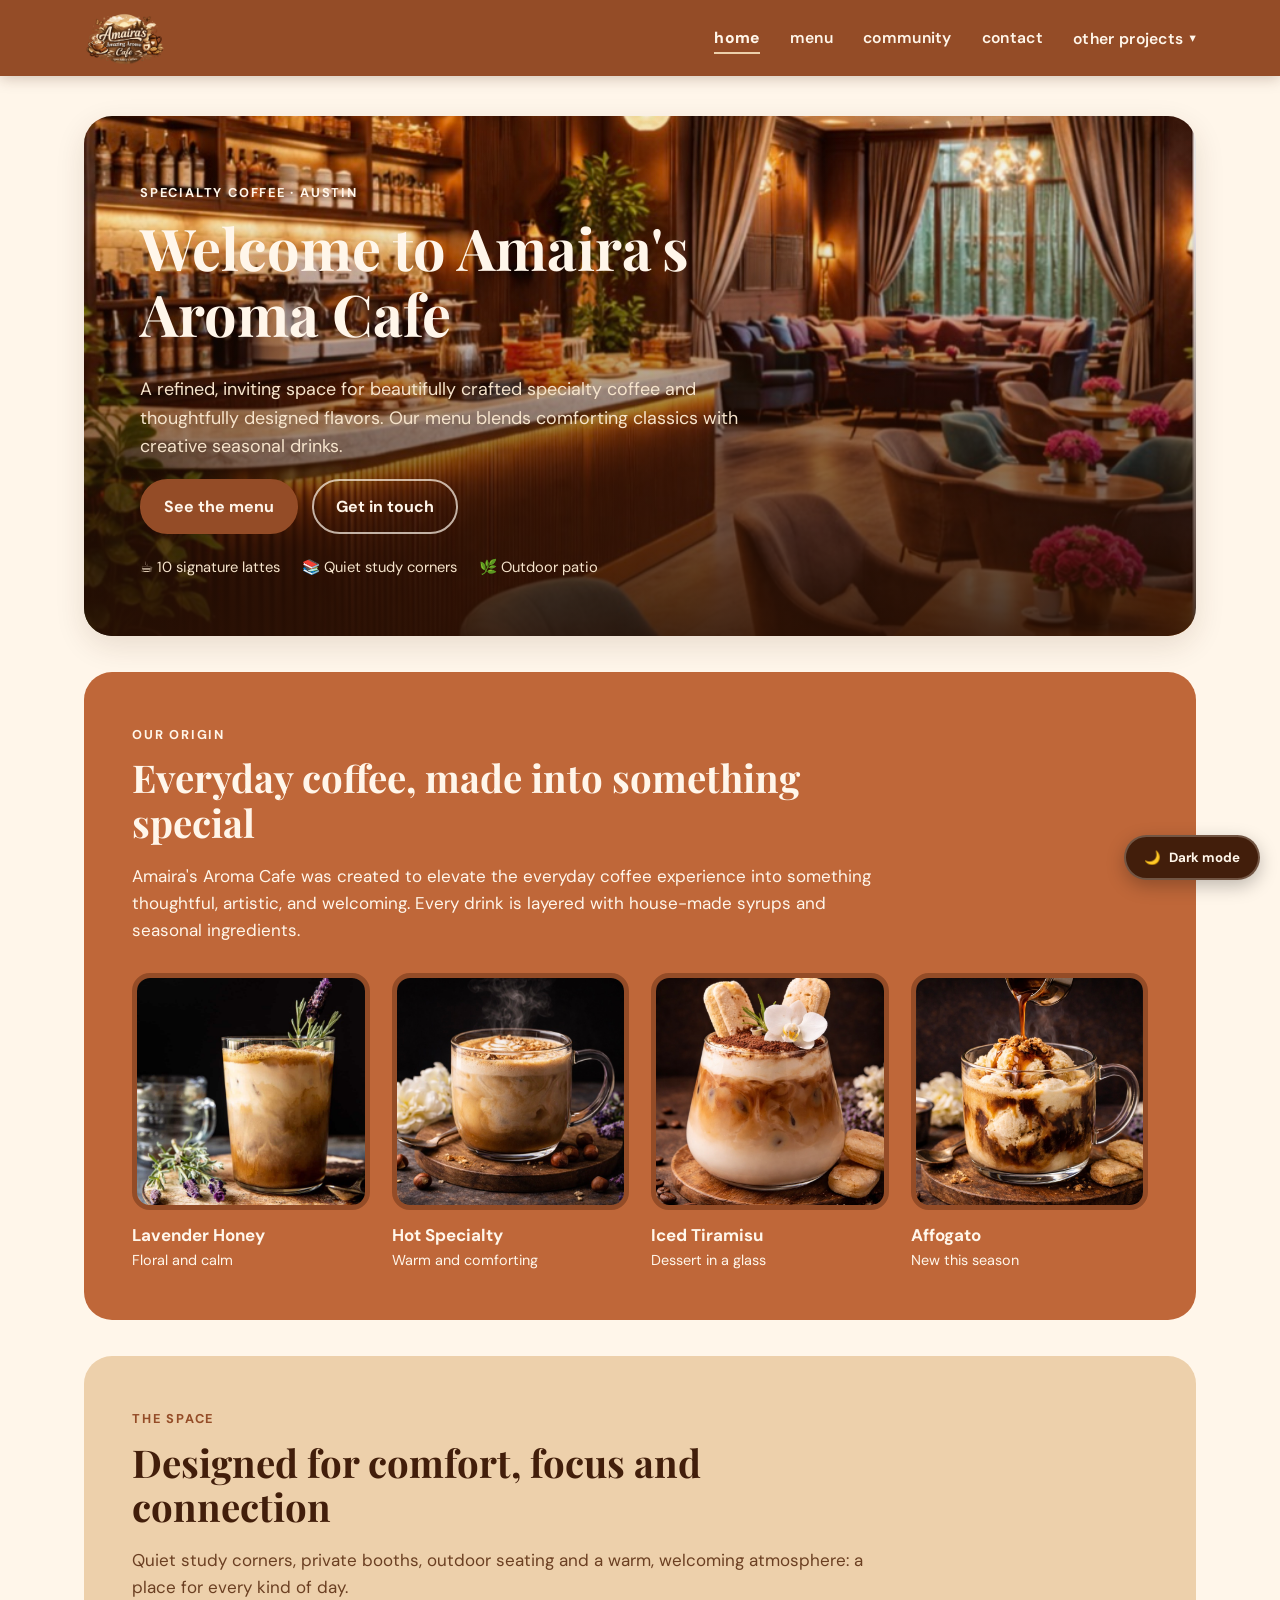
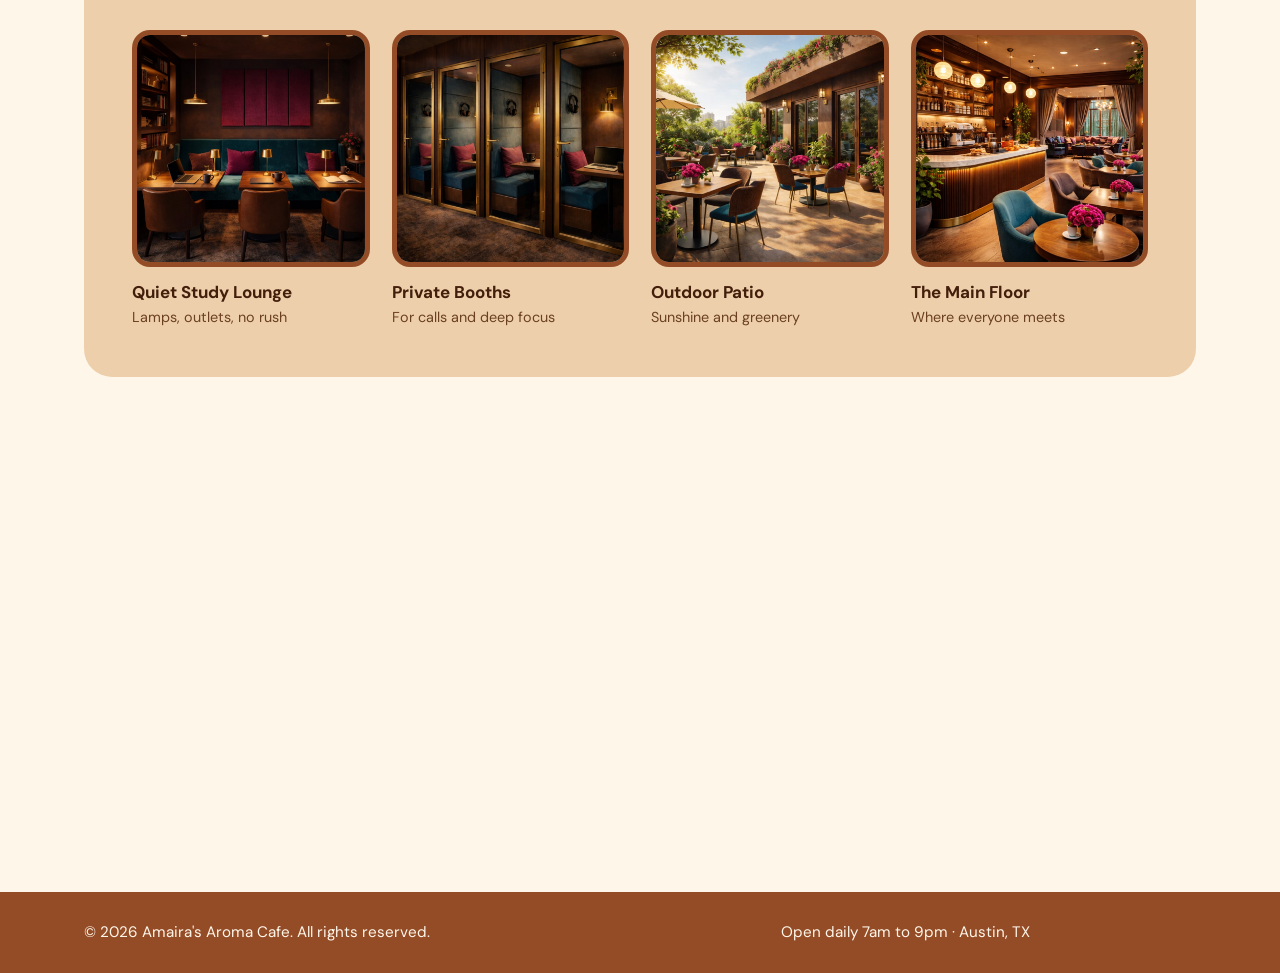
==== index.html @ b0cbabba "Amaira's Aroma Cafe: redesigned cafe website Four-page HTML/CSS/JS site, originally an MIS 372T lab," ====
<!DOCTYPE html>
<html lang="en">
<head>
  <meta charset="UTF-8" />
  <meta name="viewport" content="width=device-width, initial-scale=1.0" />
  <title>Amaira's Aroma Cafe</title>
  <meta name="description" content="A warm, upscale specialty coffee cafe with signature lattes, quiet study corners and a cozy community." />
  <meta name="theme-color" content="#944c27" />
  <meta property="og:title" content="Amaira's Aroma Cafe" />
  <meta property="og:description" content="A warm, upscale specialty coffee cafe with signature lattes, quiet study corners and a cozy community." />
  <meta property="og:image" content="assets/images/overall.jpg" />
  <link rel="icon" href="assets/images/favicon.png" />
  <link rel="preconnect" href="https://fonts.googleapis.com" />
  <link rel="preconnect" href="https://fonts.gstatic.com" crossorigin />
  <link href="https://fonts.googleapis.com/css2?family=DM+Sans:wght@400;500;700;800&family=Playfair+Display:wght@600;700&display=swap" rel="stylesheet" />
  <link rel="stylesheet" href="css/styles.css" />
</head>

<body class="theme-light">
  <a class="skip-link" href="#main">Skip to content</a>

  <!-- Header and navigation -->
  <header class="topbar">
    <div class="topbar-inner">
      <a class="nav-logo" href="index.html" aria-label="Amaira's Aroma Cafe home">
        <img src="assets/images/logocolored.png" alt="Amaira's Aroma Cafe logo" width="72" height="48" />
      </a>

      <button id="navToggle" class="nav-toggle" type="button" aria-label="Open menu" aria-expanded="false" aria-controls="navLinks">
        <svg viewBox="0 0 24 24" fill="none" stroke="currentColor" stroke-width="2" stroke-linecap="round" aria-hidden="true"><path d="M4 7h16M4 12h16M4 17h16"/></svg>
      </button>

      <nav aria-label="Main">
        <ul id="navLinks" class="nav-links">
          <li><a href="index.html" aria-current="page">home</a></li>
          <li><a href="menu.html">menu</a></li>
          <li><a href="community.html">community</a></li>
          <li><a href="contact.html">contact</a></li>
          <li class="dropdown">
            <button class="dropbtn" type="button" aria-expanded="false">other projects</button>
            <ul class="dropdown-content">
              <li>Amaira's Atelier <span>Coming soon</span></li>
              <li>Amaira's Art Studio <span>Coming soon</span></li>
              <li>Amaira's Bookstore <span>Coming soon</span></li>
            </ul>
          </li>
        </ul>
      </nav>
    </div>
  </header>

  <main id="main" class="page">

    <!-- Hero -->
    <section class="hero">
      <img src="assets/images/overall.jpg" alt="Inside Amaira's Aroma Cafe: warm lighting, a marble coffee bar and velvet seating" fetchpriority="high" />
      <div class="hero-content">
        <span class="eyebrow">Specialty coffee · Austin</span>
        <h1>Welcome to Amaira's Aroma Cafe</h1>
        <p>A refined, inviting space for beautifully crafted specialty coffee and thoughtfully designed flavors. Our menu blends comforting classics with creative seasonal drinks.</p>
        <div class="btn-row">
          <a class="btn-main" href="menu.html">See the menu</a>
          <a class="btn-ghost" href="contact.html">Get in touch</a>
        </div>
        <div class="hero-meta">
          <span>☕ 10 signature lattes</span>
          <span>📚 Quiet study corners</span>
          <span>🌿 Outdoor patio</span>
        </div>
      </div>
    </section>

    <!-- Origin -->
    <section class="section section-accent reveal">
      <div class="section-header">
        <span class="eyebrow">Our origin</span>
        <h2>Everyday coffee, made into something special</h2>
        <p>Amaira's Aroma Cafe was created to elevate the everyday coffee experience into something thoughtful, artistic, and welcoming. Every drink is layered with house-made syrups and seasonal ingredients.</p>
      </div>

      <div class="img-grid">
        <figure class="img-card">
          <img src="assets/images/latte1.jpg" alt="Iced lavender latte with a sprig of lavender" loading="lazy" />
          <figcaption>Lavender Honey<small>Floral and calm</small></figcaption>
        </figure>
        <figure class="img-card">
          <img src="assets/images/latte2.jpg" alt="Hot latte with flowers and coffee beans" loading="lazy" />
          <figcaption>Hot Specialty<small>Warm and comforting</small></figcaption>
        </figure>
        <figure class="img-card">
          <img src="assets/images/icedtiramusilatte.jpg" alt="Iced tiramisu latte topped with ladyfingers" loading="lazy" />
          <figcaption>Iced Tiramisu<small>Dessert in a glass</small></figcaption>
        </figure>
        <figure class="img-card">
          <img src="assets/images/latte4.jpg" alt="Espresso poured over vanilla ice cream" loading="lazy" />
          <figcaption>Affogato<small>New this season</small></figcaption>
        </figure>
      </div>
    </section>

    <!-- Features -->
    <section class="section reveal">
      <div class="section-header">
        <span class="eyebrow">The space</span>
        <h2>Designed for comfort, focus and connection</h2>
        <p>Quiet study corners, private booths, outdoor seating and a warm, welcoming atmosphere: a place for every kind of day.</p>
      </div>

      <div class="img-grid">
        <figure class="img-card">
          <img src="assets/images/quietstudy.jpg" alt="Quiet study lounge with lamps and bookshelves" loading="lazy" />
          <figcaption>Quiet Study Lounge<small>Lamps, outlets, no rush</small></figcaption>
        </figure>
        <figure class="img-card">
          <img src="assets/images/noisebooths.jpg" alt="Private glass work booths" loading="lazy" />
          <figcaption>Private Booths<small>For calls and deep focus</small></figcaption>
        </figure>
        <figure class="img-card">
          <img src="assets/images/outdoorpatio.jpg" alt="Sunny outdoor patio with flowers" loading="lazy" />
          <figcaption>Outdoor Patio<small>Sunshine and greenery</small></figcaption>
        </figure>
        <figure class="img-card">
          <img src="assets/images/overall.jpg" alt="Main cafe floor with coffee bar" loading="lazy" />
          <figcaption>The Main Floor<small>Where everyone meets</small></figcaption>
        </figure>
      </div>
    </section>

    <!-- Visit info -->
    <section class="section reveal">
      <div class="section-header">
        <span class="eyebrow">Visit us</span>
        <h2>Come say hi</h2>
      </div>
      <div class="info-strip">
        <div class="info-card">
          <h3>Hours</h3>
          <p>Open daily, 7am to 9pm.<br />Study Night runs late on Tuesdays.</p>
        </div>
        <div class="info-card">
          <h3>Location</h3>
          <p>Austin, Texas<br />Steps from campus.</p>
        </div>
        <div class="info-card">
          <h3>Plan ahead</h3>
          <p><a href="menu.html#order">Build your order</a> and see your total before you arrive.</p>
        </div>
      </div>
    </section>

  </main>

  <footer class="site-footer">
    <div class="footer-inner">
      <span>© <span data-year>2026</span> Amaira's Aroma Cafe. All rights reserved.</span>
      <span>Open daily 7am to 9pm · Austin, TX</span>
    </div>
  </footer>

  <!-- Light / dark mode toggle -->
  <button id="modeBtn" class="mode-toggle" type="button" aria-pressed="false">
    <span class="mode-icon" aria-hidden="true">🌙</span>
    <span class="mode-label">Dark mode</span>
  </button>

  <script src="js/script.js"></script>
</body>
</html>
---- css/styles.css ----
/* =========================================================
   Amaira's Aroma Cafe: styles.css
   Palette: terracotta, sand, cream, espresso
   ========================================================= */

:root {
  --terracotta: #944c27;
  --terracotta-light: #bf6739;
  --sand: #edd0ab;
  --cream: #fff6ea;
  --espresso: #421e0b;
  --roast: #603017;
  --night: #2b1104;
  --teal: #2bb6a8;

  --bg: var(--cream);
  --surface: var(--sand);
  --surface-2: var(--cream);
  --text: var(--espresso);
  --text-soft: #6b3f22;
  --border: rgba(148, 76, 39, 0.2);
  --accent: var(--terracotta);
  --accent-hover: var(--terracotta-light);
  --on-accent: var(--cream);
  --shadow: 0 10px 30px rgba(66, 30, 11, 0.12);
  --error: #b00020;

  --radius-lg: 28px;
  --radius-md: 18px;
  --radius-sm: 12px;
  --max: 1160px;

  --font-display: "Playfair Display", Georgia, serif;
  --font-body: "DM Sans", system-ui, -apple-system, "Segoe UI", sans-serif;
}

body.theme-dark {
  --bg: var(--night);
  --surface: var(--roast);
  --surface-2: #3a1808;
  --text: var(--cream);
  --text-soft: #e9cfb0;
  --border: rgba(255, 246, 234, 0.16);
  --shadow: 0 10px 30px rgba(0, 0, 0, 0.35);
  --error: #ff8a80;
}

/* ================= BASE ================= */
*,
*::before,
*::after {
  box-sizing: border-box;
}

html {
  scroll-behavior: smooth;
}

body {
  margin: 0;
  font-family: var(--font-body);
  font-size: 17px;
  line-height: 1.6;
  background: var(--bg);
  color: var(--text);
  overflow-x: hidden;
  transition: background-color 0.3s ease, color 0.3s ease;
}

img {
  max-width: 100%;
  display: block;
}

h1,
h2,
h3 {
  font-family: var(--font-display);
  color: var(--text);
  line-height: 1.15;
  margin: 0 0 0.5em;
}

h1 { font-size: clamp(2.2rem, 5vw, 3.6rem); }
h2 { font-size: clamp(1.7rem, 3.5vw, 2.4rem); }
h3 { font-size: 1.3rem; }

p { margin: 0 0 1em; }

a { color: inherit; }

:focus-visible {
  outline: 3px solid var(--teal);
  outline-offset: 3px;
  border-radius: 6px;
}

.hidden {
  display: none !important;
}

.skip-link {
  position: absolute;
  left: -999px;
  top: 8px;
  background: var(--espresso);
  color: var(--cream);
  padding: 10px 16px;
  border-radius: var(--radius-sm);
  z-index: 10000;
}

.skip-link:focus {
  left: 16px;
}

.eyebrow {
  display: inline-block;
  font-size: 0.8rem;
  font-weight: 700;
  letter-spacing: 0.14em;
  text-transform: uppercase;
  color: var(--accent);
  margin-bottom: 10px;
}

.theme-dark .eyebrow {
  color: var(--sand);
}

/* ================= NAV BAR ================= */
.topbar {
  position: sticky;
  top: 0;
  z-index: 100;
  background: var(--terracotta);
  color: var(--cream);
  box-shadow: 0 2px 14px rgba(66, 30, 11, 0.25);
}

.topbar-inner {
  max-width: var(--max);
  margin: 0 auto;
  height: 76px;
  padding: 0 24px;
  display: flex;
  align-items: center;
  justify-content: space-between;
  gap: 24px;
}

.nav-logo img {
  height: 54px;
  width: auto;
  border-radius: 8px;
}

.nav-links {
  display: flex;
  align-items: center;
  gap: 30px;
  list-style: none;
  margin: 0;
  padding: 0;
}

.nav-links a,
.dropbtn {
  color: var(--cream);
  text-decoration: none;
  font-weight: 600;
  font-size: 0.98rem;
  text-transform: lowercase;
  letter-spacing: 0.02em;
  position: relative;
  padding: 6px 0;
}

.nav-links a::after {
  content: "";
  position: absolute;
  left: 0;
  right: 100%;
  bottom: 0;
  height: 2px;
  background: var(--sand);
  transition: right 0.25s ease;
}

.nav-links a:hover::after,
.nav-links a[aria-current="page"]::after {
  right: 0;
}

.nav-links a[aria-current="page"] {
  font-weight: 800;
}

.nav-toggle {
  display: none;
  background: none;
  border: none;
  color: var(--cream);
  cursor: pointer;
  padding: 8px;
}

.nav-toggle svg {
  width: 28px;
  height: 28px;
}

/* ================= DROPDOWN ================= */
.dropdown {
  position: relative;
}

.dropbtn {
  background: none;
  border: none;
  cursor: pointer;
  font-family: inherit;
  display: inline-flex;
  align-items: center;
  gap: 6px;
}

.dropbtn::after {
  content: "▾";
  font-size: 0.8em;
}

.dropdown-content {
  display: none;
  position: absolute;
  top: calc(100% + 10px);
  left: 50%;
  transform: translateX(-50%);
  background: var(--cream);
  color: var(--espresso);
  padding: 14px 18px;
  border-radius: 16px;
  min-width: 250px;
  box-shadow: 0 12px 30px rgba(0, 0, 0, 0.18);
  list-style: none;
  margin: 0;
}

.dropdown-content::before {
  content: "";
  position: absolute;
  top: -12px;
  left: 0;
  right: 0;
  height: 12px;
}

.dropdown-content li {
  padding: 8px 0;
  font-weight: 700;
  color: var(--roast);
  display: flex;
  justify-content: space-between;
  align-items: center;
  gap: 12px;
}

.dropdown-content li span {
  font-size: 0.7rem;
  font-weight: 600;
  text-transform: uppercase;
  letter-spacing: 0.08em;
  color: var(--terracotta-light);
}

.dropdown:hover .dropdown-content,
.dropdown:focus-within .dropdown-content,
.dropdown.open .dropdown-content {
  display: block;
}

/* ================= LAYOUT ================= */
.page {
  max-width: var(--max);
  margin: 0 auto;
  padding: 40px 24px 80px;
}

.section {
  background: var(--surface);
  border-radius: var(--radius-lg);
  padding: clamp(24px, 4vw, 48px);
  margin-bottom: 36px;
  transition: background-color 0.3s ease;
}

.section-header {
  max-width: 760px;
  margin-bottom: 28px;
}

.section-header p {
  color: var(--text-soft);
}

.section-accent {
  background: var(--terracotta-light);
}

.section-accent h2,
.section-accent p,
.section-accent .eyebrow,
.section-accent .section-header p {
  color: var(--cream);
}

.theme-dark .section-accent {
  background: var(--espresso);
}

/* ================= HERO ================= */
.hero {
  position: relative;
  border-radius: var(--radius-lg);
  overflow: hidden;
  min-height: 520px;
  display: flex;
  align-items: flex-end;
  margin-bottom: 36px;
  box-shadow: var(--shadow);
}

.hero > img {
  position: absolute;
  inset: 0;
  width: 100%;
  height: 100%;
  object-fit: cover;
}

.hero::after {
  content: "";
  position: absolute;
  inset: 0;
  background: linear-gradient(180deg, rgba(43, 17, 4, 0.05) 20%, rgba(43, 17, 4, 0.88) 100%);
}

.hero-content {
  position: relative;
  z-index: 1;
  padding: clamp(28px, 5vw, 56px);
  max-width: 720px;
  color: var(--cream);
}

.hero-content h1,
.hero-content .eyebrow {
  color: var(--cream);
}

.hero-content p {
  font-size: 1.12rem;
  color: #f6e4cc;
}

.hero-meta {
  display: flex;
  flex-wrap: wrap;
  gap: 10px 22px;
  margin-top: 22px;
  font-size: 0.92rem;
  color: #f6e4cc;
}

/* ================= BUTTONS ================= */
.btn-row {
  display: flex;
  flex-wrap: wrap;
  gap: 14px;
}

.btn-main,
.btn-ghost {
  display: inline-flex;
  align-items: center;
  gap: 8px;
  padding: 13px 22px;
  border-radius: 999px;
  font-family: inherit;
  font-weight: 700;
  font-size: 1rem;
  text-decoration: none;
  cursor: pointer;
  transition: transform 0.2s ease, background-color 0.2s ease, color 0.2s ease;
}

.btn-main {
  background: var(--accent);
  color: var(--on-accent);
  border: 2px solid var(--accent);
}

.btn-main:hover {
  background: var(--accent-hover);
  border-color: var(--accent-hover);
  transform: translateY(-2px);
}

.theme-dark .section .btn-main {
  background: var(--sand);
  border-color: var(--sand);
  color: var(--espresso);
}

.theme-dark .section .btn-main:hover {
  background: var(--cream);
  border-color: var(--cream);
}

.btn-ghost {
  background: transparent;
  color: var(--cream);
  border: 2px solid rgba(255, 246, 234, 0.7);
}

.btn-ghost:hover {
  background: var(--cream);
  color: var(--espresso);
  transform: translateY(-2px);
}

/* ================= IMAGE GRIDS ================= */
.img-grid {
  display: grid;
  grid-template-columns: repeat(4, 1fr);
  gap: 22px;
}

.img-card {
  margin: 0;
}

.img-card img {
  width: 100%;
  aspect-ratio: 1 / 1;
  object-fit: cover;
  border-radius: var(--radius-md);
  border: 5px solid var(--terracotta);
  transition: transform 0.3s ease;
}

.img-card:hover img {
  transform: scale(1.03) rotate(-0.5deg);
}

.img-card figcaption {
  margin-top: 12px;
  font-weight: 700;
}

.img-card figcaption small {
  display: block;
  font-weight: 400;
  color: var(--text-soft);
  font-size: 0.9rem;
}

.section-accent .img-card figcaption,
.section-accent .img-card figcaption small {
  color: var(--cream);
}

/* ================= INFO STRIP ================= */
.info-strip {
  display: grid;
  grid-template-columns: repeat(3, 1fr);
  gap: 22px;
}

.info-card {
  background: var(--surface-2);
  border: 2px solid var(--border);
  border-radius: var(--radius-md);
  padding: 22px;
}

.info-card h3 {
  margin-bottom: 6px;
}

.info-card p {
  margin: 0;
  color: var(--text-soft);
}

/* ================= MENU ================= */
.menu-tabs {
  display: flex;
  flex-wrap: wrap;
  gap: 10px;
  margin-bottom: 26px;
}

.menu-tab {
  font-family: inherit;
  font-weight: 700;
  font-size: 0.95rem;
  padding: 10px 18px;
  border-radius: 999px;
  border: 2px solid var(--accent);
  background: transparent;
  color: var(--text);
  cursor: pointer;
}

.theme-dark .menu-tab {
  border-color: var(--sand);
}

.menu-tab[aria-pressed="true"] {
  background: var(--accent);
  color: var(--on-accent);
}

.theme-dark .menu-tab[aria-pressed="true"] {
  background: var(--sand);
  color: var(--espresso);
}

.menu-category + .menu-category {
  margin-top: 34px;
}

.menu-category h3 {
  font-size: 1.5rem;
  margin-bottom: 16px;
}

.menu-grid {
  display: grid;
  grid-template-columns: repeat(auto-fill, minmax(220px, 1fr));
  gap: 22px;
}

.menu-card {
  background: var(--surface-2);
  border: 2px solid var(--border);
  border-radius: var(--radius-md);
  overflow: hidden;
  display: flex;
  flex-direction: column;
  transition: transform 0.25s ease, box-shadow 0.25s ease;
}

.menu-card:hover {
  transform: translateY(-4px);
  box-shadow: var(--shadow);
}

.menu-card img {
  width: 100%;
  aspect-ratio: 4 / 5;
  object-fit: cover;
}

.menu-card-emoji {
  aspect-ratio: 16 / 9;
  display: grid;
  place-items: center;
  font-size: 3.2rem;
  background: var(--sand);
}

.theme-dark .menu-card-emoji {
  background: var(--roast);
}

.menu-card-body {
  padding: 16px 18px 18px;
  display: flex;
  flex-direction: column;
  gap: 6px;
  flex: 1;
}

.menu-card-top {
  display: flex;
  justify-content: space-between;
  align-items: baseline;
  gap: 10px;
}

.menu-card h4 {
  overflow-wrap: break-word;
  font-family: var(--font-display);
  font-size: 1.12rem;
  margin: 0;
}

.price {
  font-weight: 700;
  color: var(--accent);
  white-space: nowrap;
}

.theme-dark .price {
  color: var(--sand);
}

.menu-card p {
  font-size: 0.92rem;
  color: var(--text-soft);
  margin: 0;
  flex: 1;
}

.tag {
  align-self: flex-start;
  font-size: 0.7rem;
  font-weight: 700;
  text-transform: uppercase;
  letter-spacing: 0.08em;
  padding: 3px 10px;
  border-radius: 999px;
  background: var(--sand);
  color: var(--roast);
}

.qty {
  display: flex;
  align-items: center;
  gap: 10px;
  margin-top: 10px;
}

.qty button {
  width: 34px;
  height: 34px;
  border-radius: 50%;
  border: 2px solid var(--accent);
  background: transparent;
  color: var(--text);
  font-size: 1.1rem;
  font-weight: 700;
  cursor: pointer;
  line-height: 1;
}

.theme-dark .qty button {
  border-color: var(--sand);
}

.qty button:hover {
  background: var(--accent);
  color: var(--on-accent);
}

.qty output {
  min-width: 20px;
  text-align: center;
  font-weight: 700;
}

.menu-moreinfo {
  background: var(--surface-2);
  border: 2px solid var(--border);
  border-radius: var(--radius-md);
  padding: 22px 26px;
  margin-top: 18px;
}

.menu-moreinfo p:last-child {
  margin: 0;
}

/* ================= ORDER / PRICE ESTIMATOR ================= */
.order-layout {
  display: grid;
  grid-template-columns: 1.2fr 1fr;
  gap: 28px;
  align-items: start;
}

.order-lines {
  list-style: none;
  padding: 0;
  margin: 0 0 16px;
}

.order-lines li {
  display: flex;
  justify-content: space-between;
  align-items: center;
  gap: 12px;
  padding: 8px 0;
  border-bottom: 1px dashed var(--border);
}

.order-empty {
  color: var(--text-soft);
  font-style: italic;
}

.link-btn {
  background: none;
  border: none;
  padding: 0;
  font-family: inherit;
  font-size: 0.9rem;
  font-weight: 700;
  color: var(--accent);
  text-decoration: underline;
  cursor: pointer;
}

.theme-dark .link-btn {
  color: var(--sand);
}

.field {
  display: flex;
  flex-direction: column;
  gap: 8px;
  margin-bottom: 16px;
}

.field label {
  font-weight: 700;
}

input,
select,
textarea {
  font-family: inherit;
  font-size: 1rem;
  padding: 12px 14px;
  border-radius: var(--radius-sm);
  border: 2px solid var(--border);
  background: var(--surface-2);
  color: var(--text);
  width: 100%;
}

input:focus,
select:focus,
textarea:focus {
  border-color: var(--accent);
  outline: none;
}

.receipt {
  background: var(--surface-2);
  border: 2px solid var(--border);
  border-radius: var(--radius-md);
  padding: 22px;
  font-variant-numeric: tabular-nums;
}

.receipt h3 {
  margin-bottom: 12px;
}

.receipt-row {
  display: flex;
  justify-content: space-between;
  padding: 4px 0;
}

.receipt-total {
  border-top: 2px solid var(--border);
  margin-top: 8px;
  padding-top: 10px;
  font-weight: 800;
  font-size: 1.2rem;
}

/* ================= CAROUSEL ================= */
.carousel-frame {
  position: relative;
  border-radius: var(--radius-md);
  border: 5px solid var(--terracotta);
  overflow: hidden;
  aspect-ratio: 16 / 9;
  background: var(--espresso);
}

.carousel-slide {
  position: absolute;
  inset: 0;
  width: 100%;
  height: 100%;
  object-fit: cover;
  opacity: 0;
  transition: opacity 0.7s ease;
}

.carousel-slide.active {
  opacity: 1;
}

.carousel-arrow {
  position: absolute;
  top: 50%;
  transform: translateY(-50%);
  width: 48px;
  height: 48px;
  border-radius: 50%;
  border: none;
  cursor: pointer;
  background: rgba(66, 30, 11, 0.8);
  color: var(--cream);
  font-size: 1.4rem;
  display: grid;
  place-items: center;
  z-index: 2;
  transition: background-color 0.2s ease;
}

.carousel-arrow:hover {
  background: var(--terracotta);
}

.carousel-arrow.left { left: 16px; }
.carousel-arrow.right { right: 16px; }

.carousel-footer {
  display: flex;
  justify-content: space-between;
  align-items: center;
  gap: 16px;
  margin-top: 14px;
}

.carousel-caption {
  margin: 0;
  font-weight: 700;
}

.carousel-dots {
  display: flex;
  gap: 10px;
}

.carousel-dots button {
  width: 12px;
  height: 12px;
  border-radius: 50%;
  border: none;
  padding: 0;
  cursor: pointer;
  background: rgba(148, 76, 39, 0.35);
}

.theme-dark .carousel-dots button {
  background: rgba(255, 246, 234, 0.3);
}

.carousel-dots button[aria-current="true"] {
  background: var(--accent);
  transform: scale(1.25);
}

.theme-dark .carousel-dots button[aria-current="true"] {
  background: var(--sand);
}

/* ================= EVENTS ================= */
.events-grid {
  display: grid;
  grid-template-columns: repeat(4, 1fr);
  gap: 18px;
  margin-bottom: 22px;
}

.event-card {
  background: var(--surface-2);
  border: 2px solid var(--border);
  border-radius: var(--radius-md);
  padding: 20px;
}

.event-icon {
  font-size: 1.8rem;
}

.event-card h3 {
  font-size: 1.08rem;
  margin: 8px 0 4px;
}

.event-card p {
  margin: 0;
  font-size: 0.92rem;
  color: var(--text-soft);
}

.calendar-box {
  margin-top: 18px;
  background: var(--surface-2);
  border: 2px solid var(--border);
  border-radius: var(--radius-md);
  padding: 22px;
}

.calendar-grid {
  display: grid;
  grid-template-columns: repeat(4, 1fr);
  gap: 14px;
}

.calendar-week {
  border-left: 4px solid var(--accent);
  padding-left: 12px;
}

.calendar-week strong {
  display: block;
}

.calendar-week span {
  font-size: 0.92rem;
  color: var(--text-soft);
}

/* ================= CONTACT ================= */
.contact-layout {
  display: grid;
  grid-template-columns: 1fr 1.4fr;
  gap: 36px;
}

.contact-details {
  list-style: none;
  padding: 0;
  margin: 0;
}

.contact-details li {
  padding: 14px 0;
  border-bottom: 1px dashed var(--border);
}

.contact-details strong {
  display: block;
}

.form-error {
  color: var(--error);
  font-weight: 700;
  margin-top: 12px;
}

.field-error {
  color: var(--error);
  font-size: 0.88rem;
  font-weight: 600;
  min-height: 1.2em;
}

input[aria-invalid="true"],
textarea[aria-invalid="true"] {
  border-color: var(--error);
}

.thank-you {
  margin-top: 16px;
  padding: 18px 20px;
  border-radius: var(--radius-md);
  background: var(--surface-2);
  border: 2px solid var(--accent);
  font-weight: 700;
}

.char-count {
  font-size: 0.85rem;
  color: var(--text-soft);
  text-align: right;
}

/* ================= FOOTER ================= */
.site-footer {
  background: var(--terracotta);
  color: var(--cream);
}

.footer-inner {
  max-width: var(--max);
  margin: 0 auto;
  padding: 28px 24px;
  display: flex;
  flex-wrap: wrap;
  justify-content: space-between;
  align-items: center;
  gap: 14px;
  font-size: 0.95rem;
  padding-right: 190px;
}

@media (max-width: 760px) {
  .footer-inner {
    padding-right: 24px;
    padding-bottom: 84px;
  }
}

.footer-inner a {
  color: var(--cream);
}

/* ================= THEME TOGGLE ================= */
.mode-toggle {
  position: fixed;
  right: 20px;
  bottom: 20px;
  z-index: 200;
  display: inline-flex;
  align-items: center;
  gap: 8px;
  background: var(--espresso);
  color: var(--cream);
  border: 2px solid rgba(255, 246, 234, 0.25);
  padding: 12px 18px;
  border-radius: 999px;
  cursor: pointer;
  font-family: inherit;
  font-weight: 700;
  box-shadow: 0 6px 18px rgba(0, 0, 0, 0.25);
}

.theme-dark .mode-toggle {
  background: var(--cream);
  color: var(--espresso);
}

/* ================= REVEAL ON SCROLL ================= */
.js .reveal {
  opacity: 0;
  transform: translateY(24px);
  transition: opacity 0.6s ease, transform 0.6s ease;
}

.js .reveal.visible {
  opacity: 1;
  transform: none;
}

@media (prefers-reduced-motion: reduce) {
  *,
  *::before,
  *::after {
    transition: none !important;
    animation: none !important;
    scroll-behavior: auto !important;
  }

  .js .reveal {
    opacity: 1;
    transform: none;
  }
}

/* ================= RESPONSIVE ================= */
@media (max-width: 960px) {
  .img-grid,
  .events-grid,
  .calendar-grid {
    grid-template-columns: repeat(2, 1fr);
  }

  .order-layout,
  .contact-layout {
    grid-template-columns: 1fr;
  }
}

@media (max-width: 760px) {
  .nav-toggle {
    display: block;
    order: 2;
    margin-left: auto;
  }

  .topbar nav {
    order: 1;
  }

  .nav-links {
    position: absolute;
    top: 76px;
    left: 0;
    right: 0;
    flex-direction: column;
    align-items: flex-start;
    gap: 4px;
    padding: 12px 24px 22px;
    background: var(--terracotta);
    box-shadow: 0 14px 20px rgba(66, 30, 11, 0.25);
    display: none;
  }

  .nav-links.open {
    display: flex;
  }

  .nav-links a,
  .dropbtn {
    padding: 10px 0;
    font-size: 1.05rem;
  }

  .dropdown-content {
    position: static;
    transform: none;
    margin-top: 6px;
  }

  .info-strip {
    grid-template-columns: 1fr;
  }

  .hero {
    min-height: 460px;
  }

  .carousel-frame {
    aspect-ratio: 4 / 3;
  }

  .carousel-footer {
    flex-direction: column;
    align-items: flex-start;
  }
}

@media (max-width: 520px) {
  body {
    font-size: 16px;
  }

  .page {
    padding: 24px 16px 90px;
  }

  .img-grid,
  .events-grid,
  .calendar-grid {
    grid-template-columns: 1fr;
  }

  .mode-toggle .mode-label {
    display: none;
  }

  .menu-grid {
    grid-template-columns: repeat(2, minmax(0, 1fr));
    gap: 12px;
  }

  .menu-card-body {
    padding: 12px;
  }

  .menu-card-top {
    flex-direction: column;
    gap: 2px;
  }

  .menu-card h4 {
    font-size: 1rem;
  }

  .menu-card p {
    font-size: 0.82rem;
  }
}
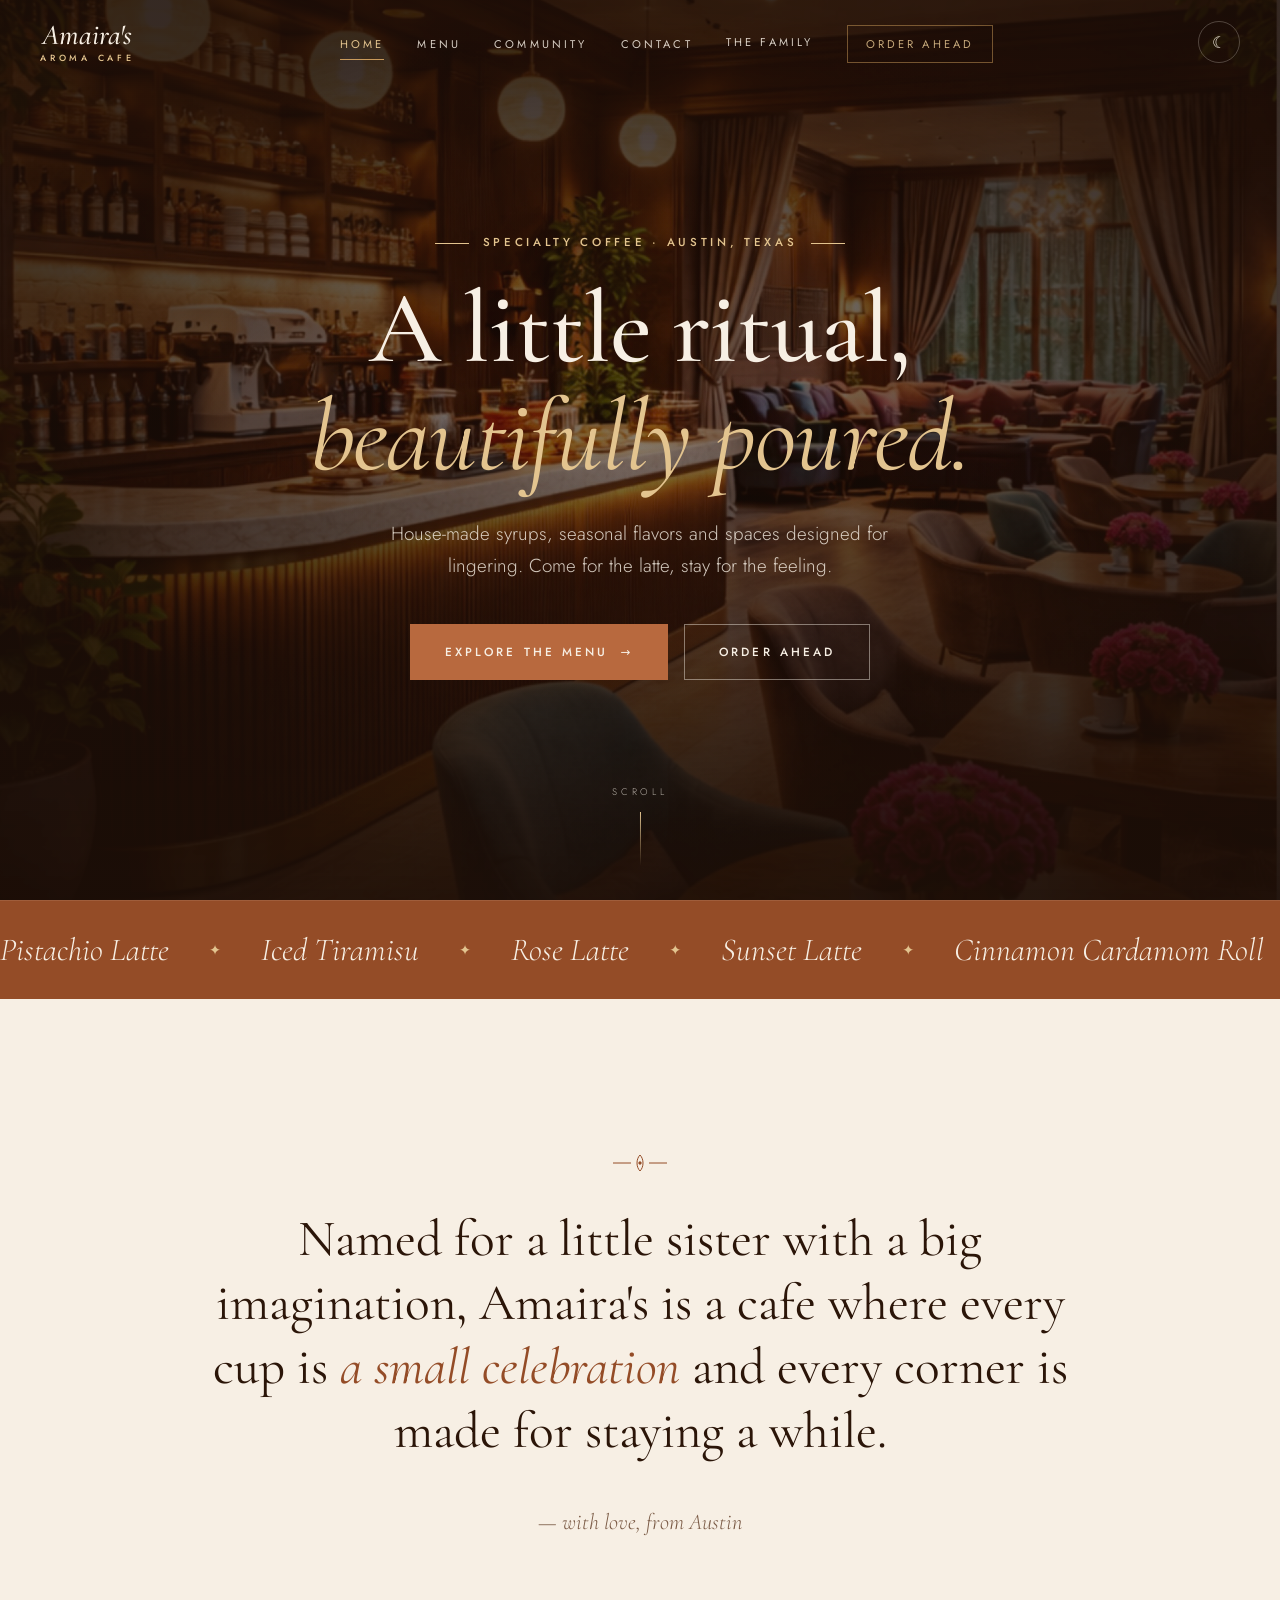
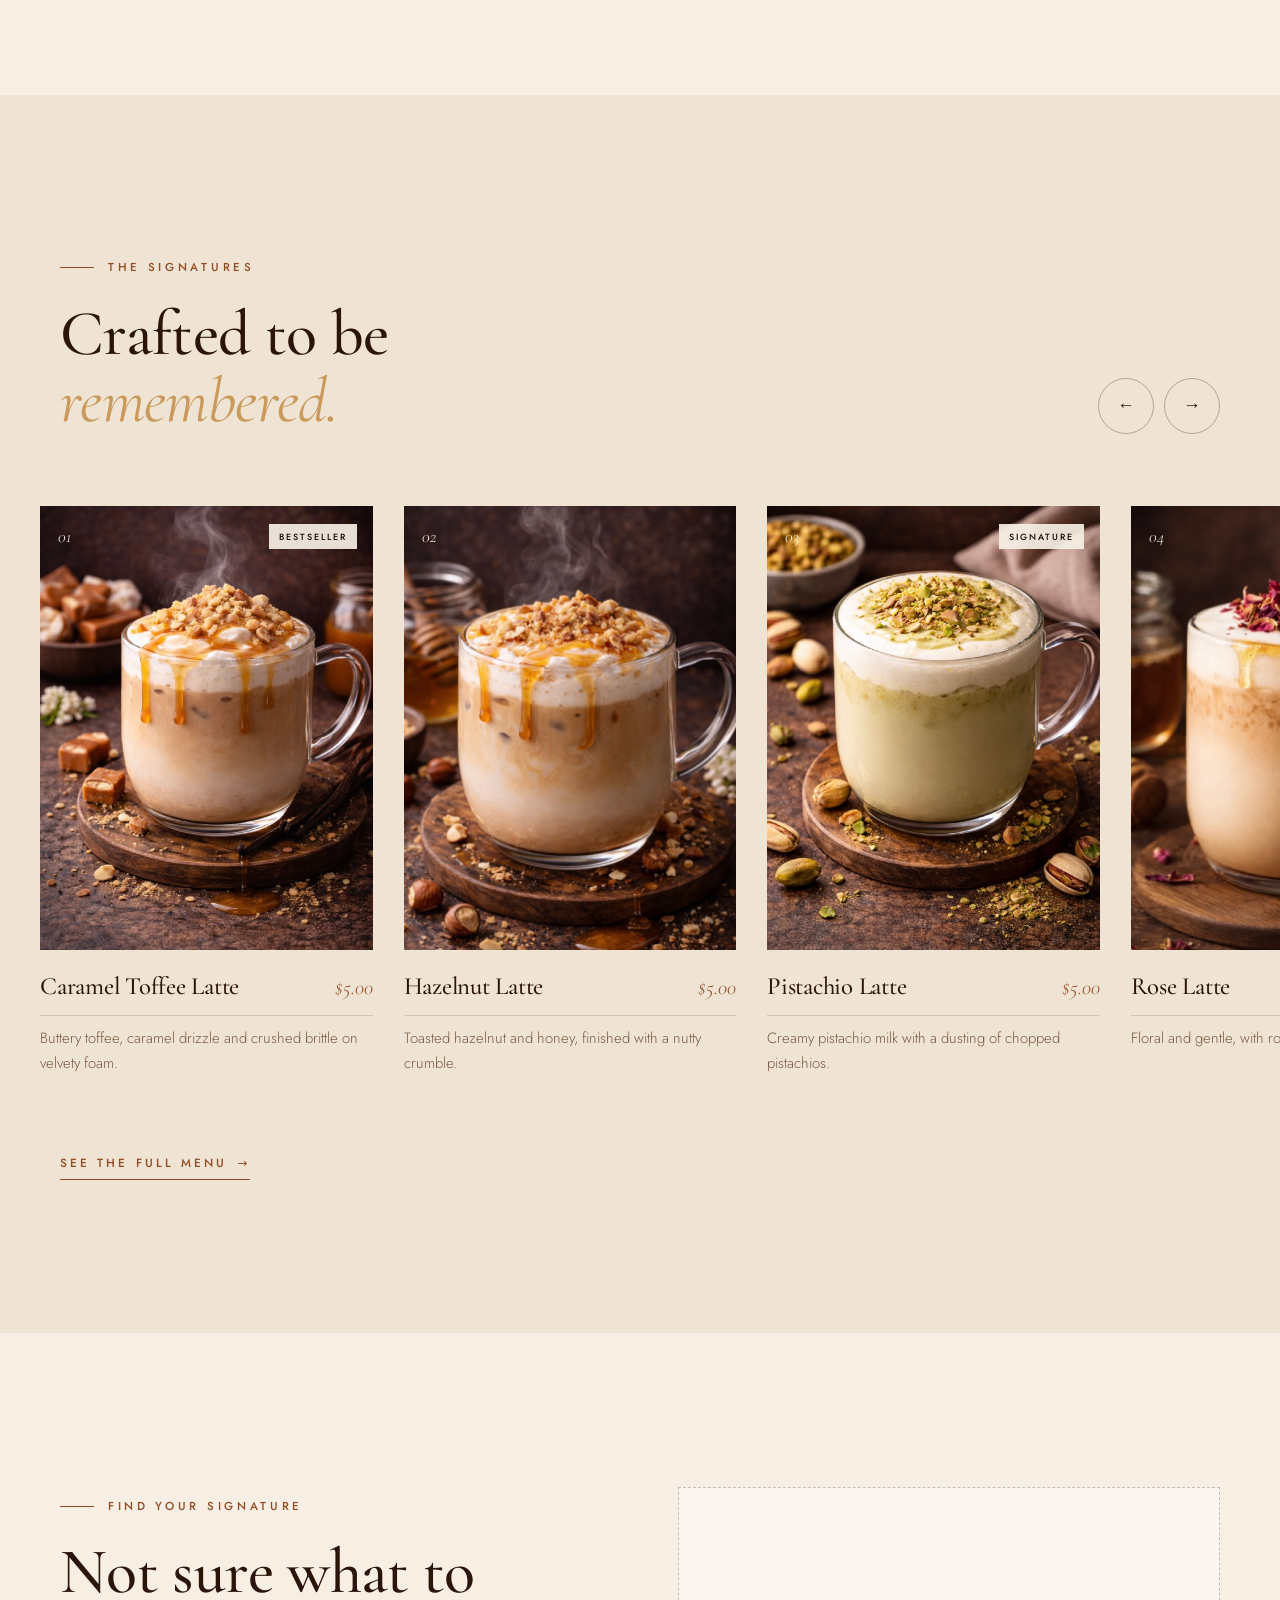
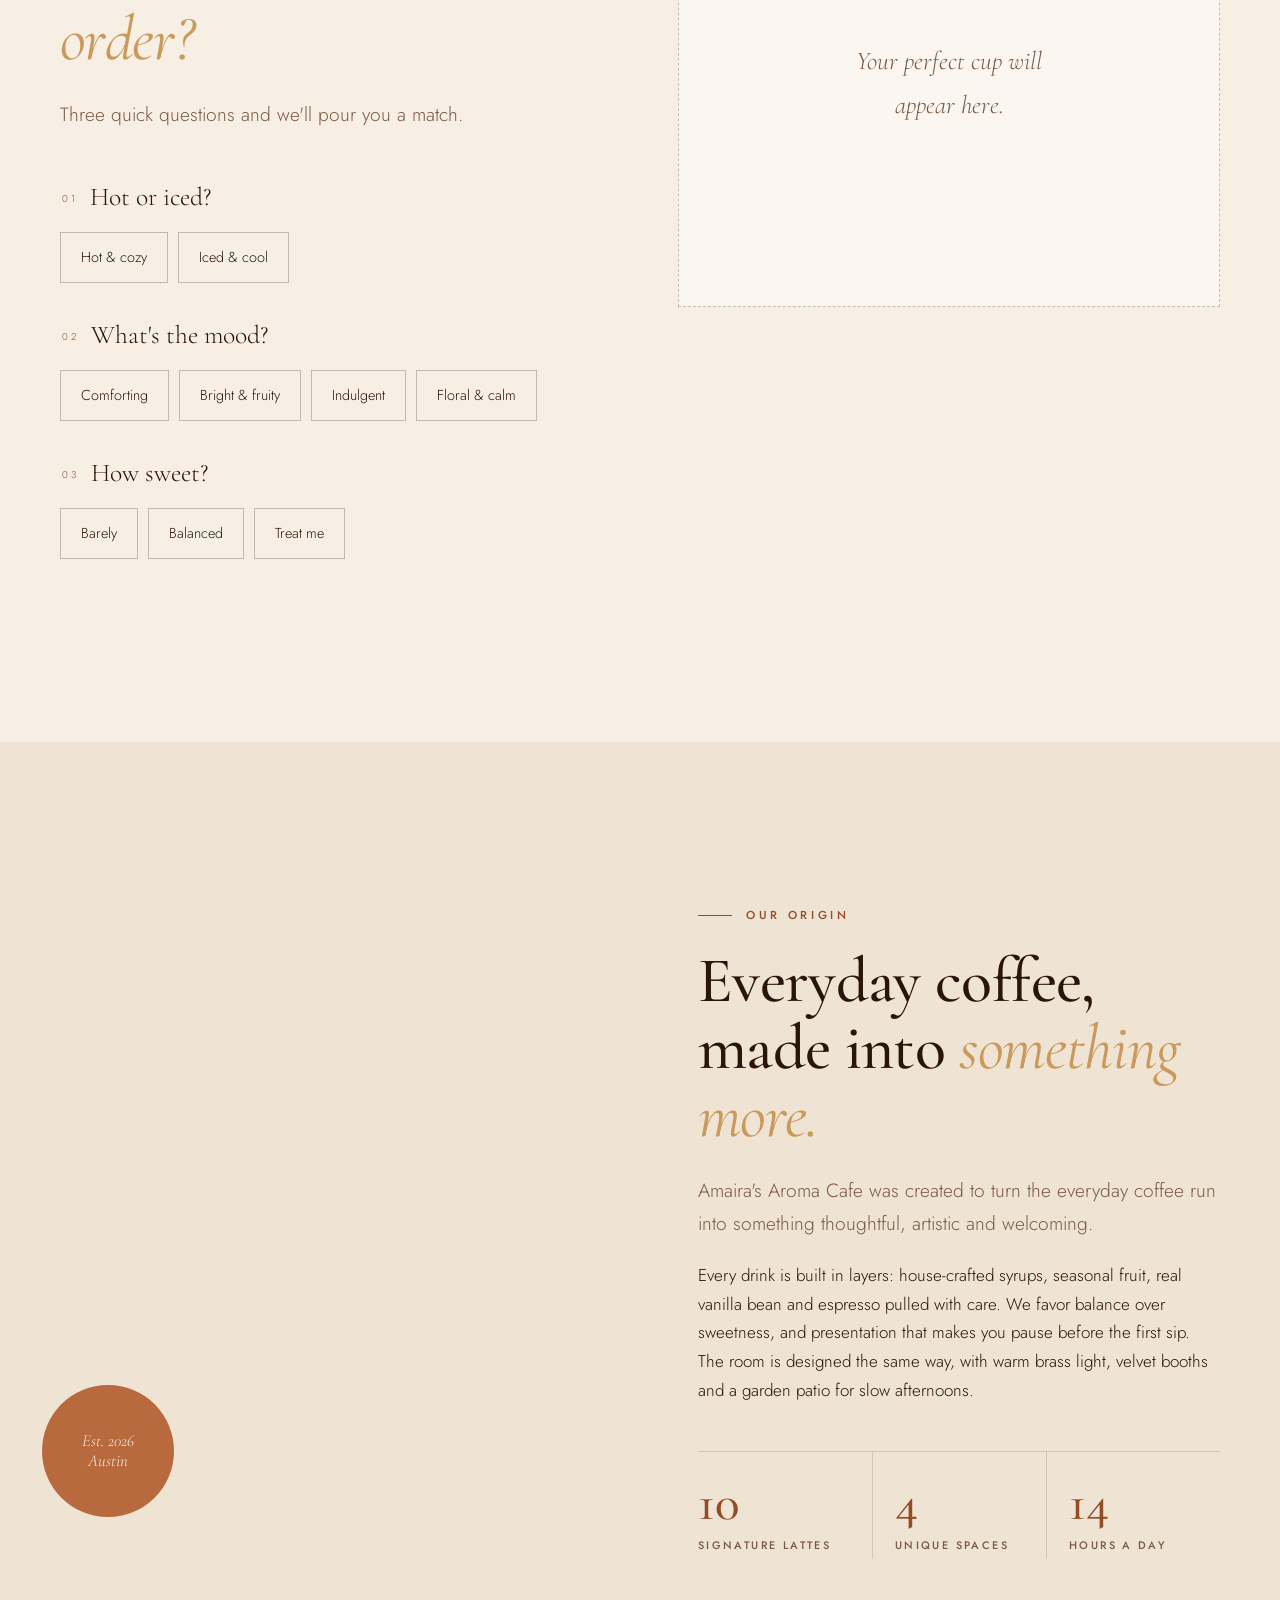
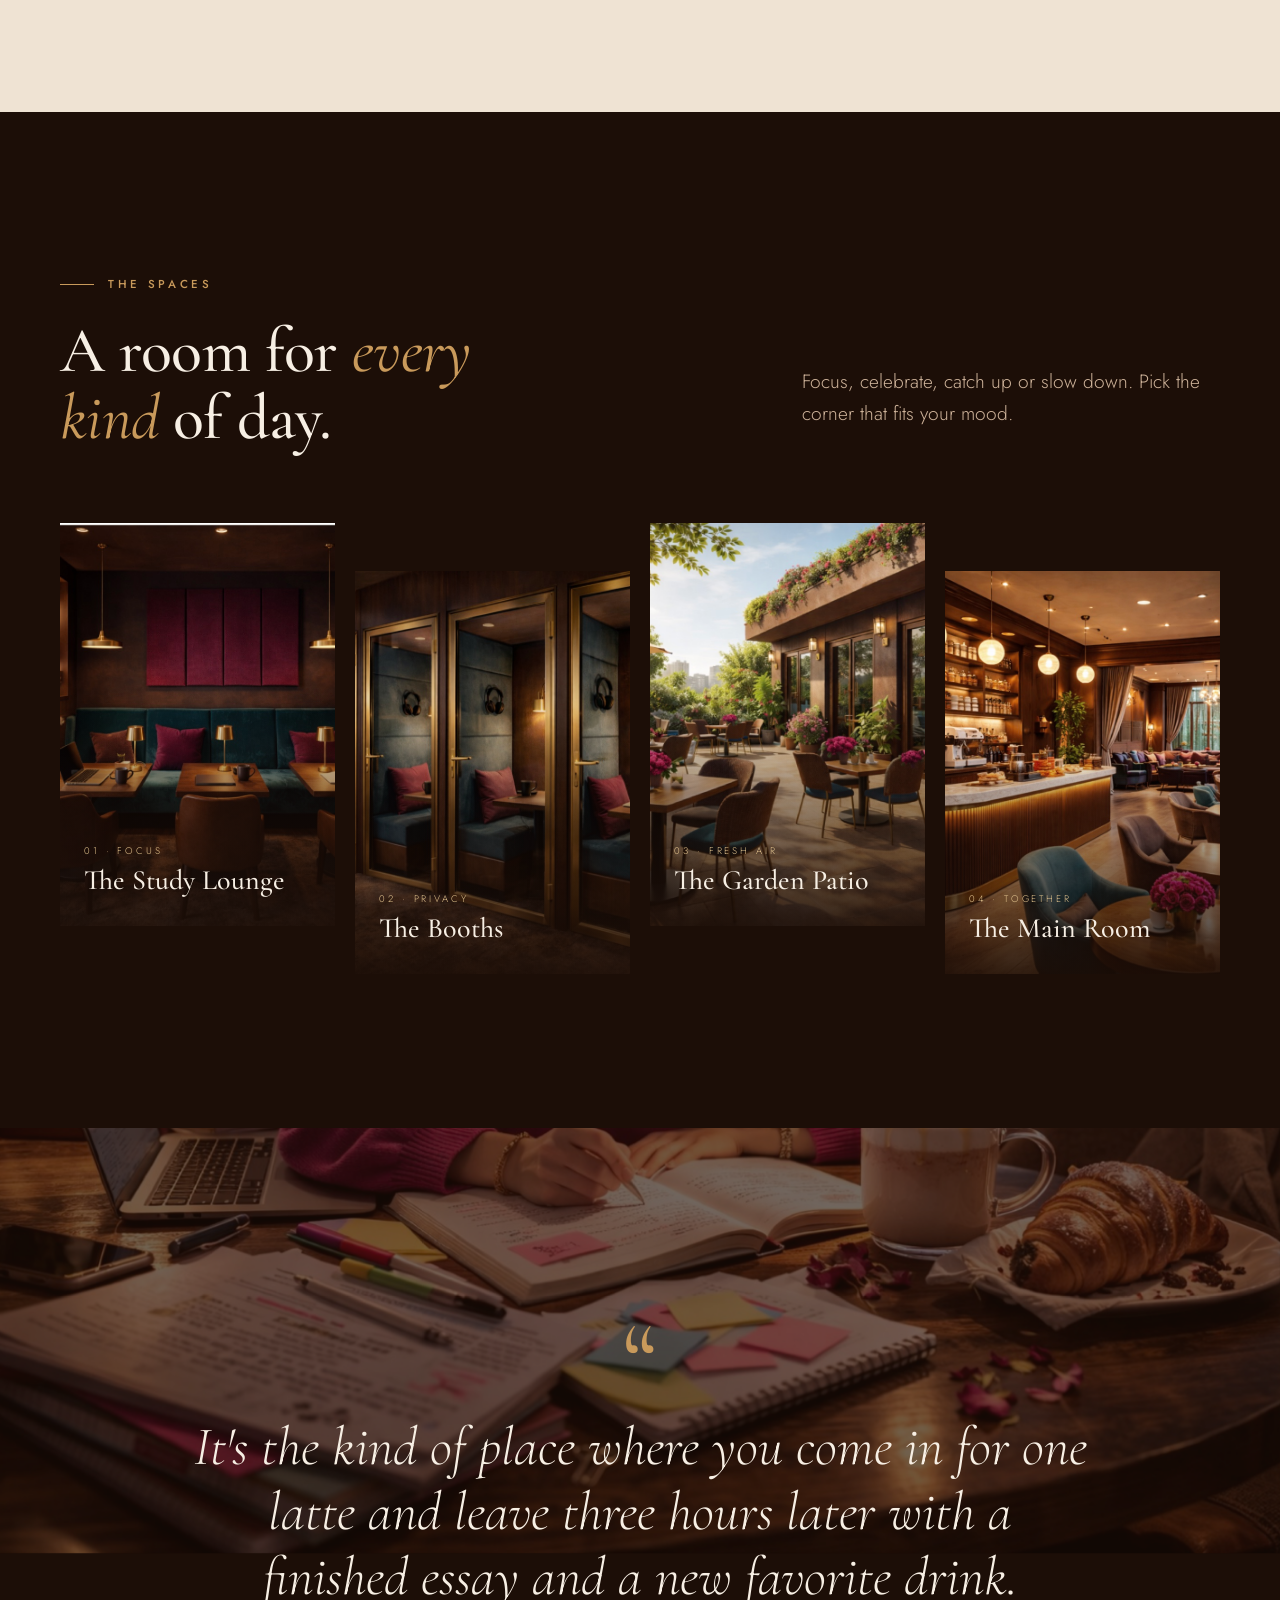
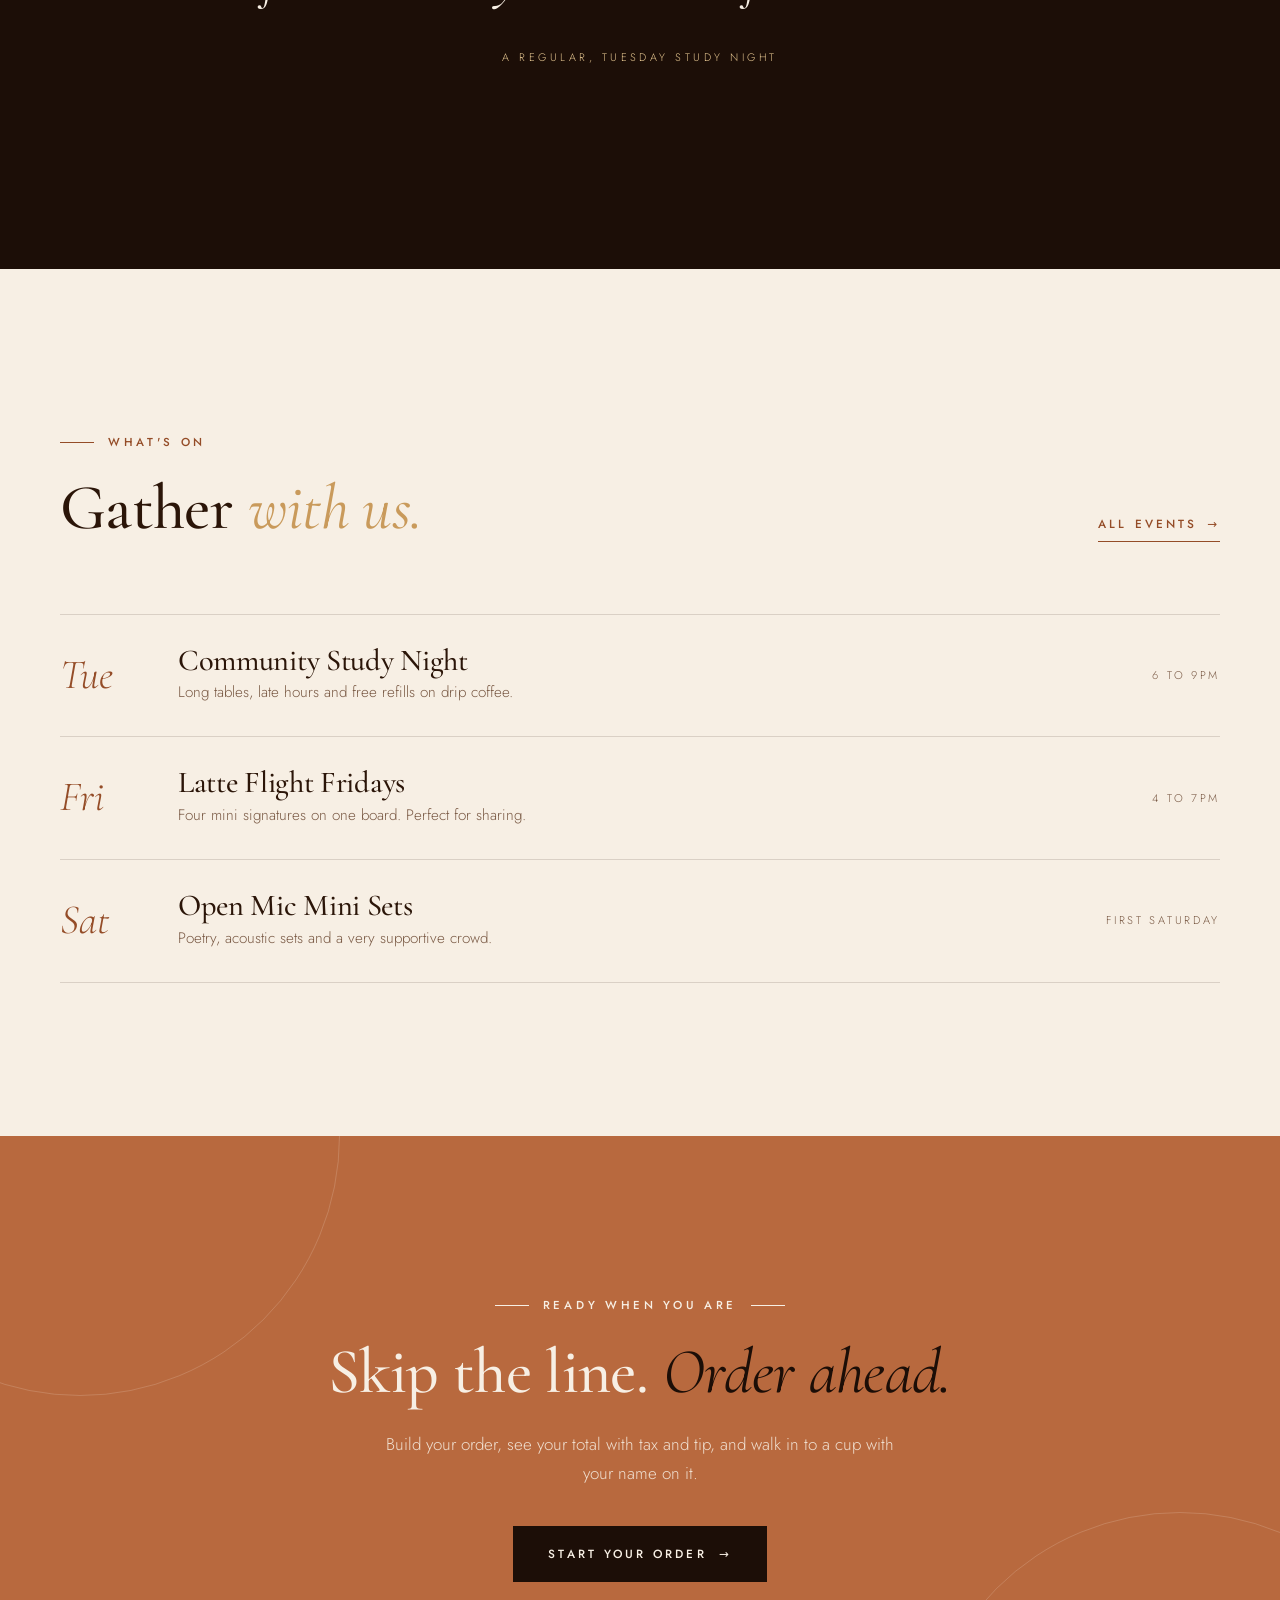
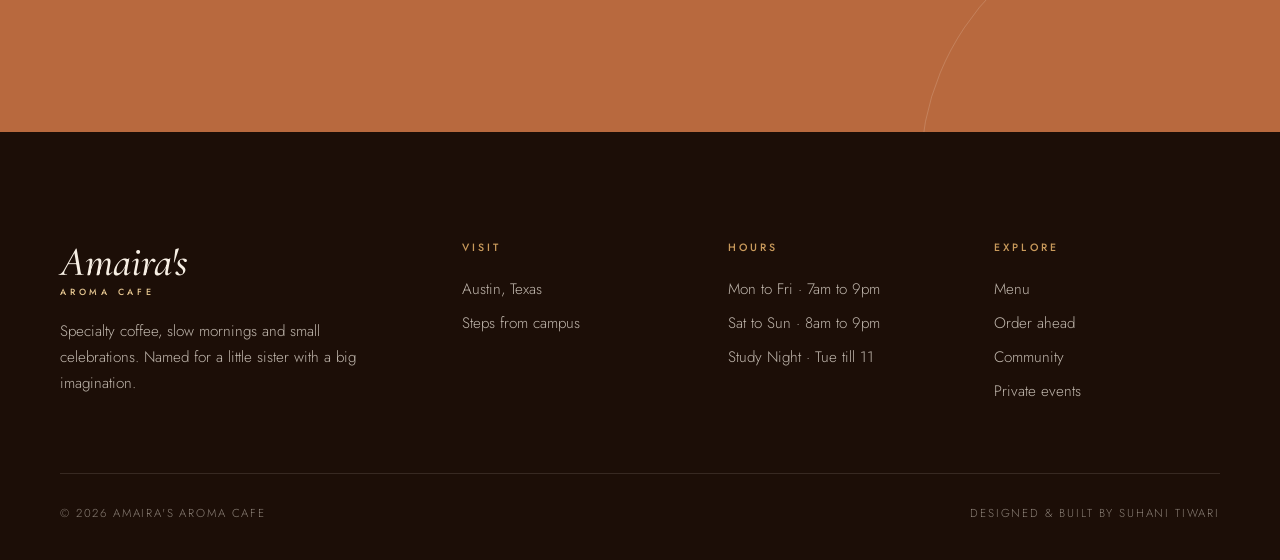
==== commit 19da006a: "Redesign as a luxury editorial cafe site New Cormorant Garamond + Jost typography, full-screen hero," ====
--- a/index.html
+++ b/index.html
@@ -3,165 +3,299 @@
 <head>
   <meta charset="UTF-8" />
   <meta name="viewport" content="width=device-width, initial-scale=1.0" />
-  <title>Amaira's Aroma Cafe</title>
-  <meta name="description" content="A warm, upscale specialty coffee cafe with signature lattes, quiet study corners and a cozy community." />
-  <meta name="theme-color" content="#944c27" />
-  <meta property="og:title" content="Amaira's Aroma Cafe" />
-  <meta property="og:description" content="A warm, upscale specialty coffee cafe with signature lattes, quiet study corners and a cozy community." />
-  <meta property="og:image" content="assets/images/overall.jpg" />
+  <title>Amaira's Aroma Cafe · Specialty Coffee in Austin</title>
+  <meta name="description" content="A warm, luxurious specialty coffee cafe in Austin: signature lattes, quiet study corners, a garden patio and a community that feels like home." />
+  <meta name="theme-color" content="#1c0e07" />
+  <meta property="og:type" content="website" />
+  <meta property="og:title" content="Amaira's Aroma Cafe · Specialty Coffee in Austin" />
+  <meta property="og:description" content="A warm, luxurious specialty coffee cafe in Austin: signature lattes, quiet study corners, a garden patio and a community that feels like home." />
+  <meta property="og:image" content="assets/images/hero-cafe.jpg" />
   <link rel="icon" href="assets/images/favicon.png" />
   <link rel="preconnect" href="https://fonts.googleapis.com" />
   <link rel="preconnect" href="https://fonts.gstatic.com" crossorigin />
-  <link href="https://fonts.googleapis.com/css2?family=DM+Sans:wght@400;500;700;800&family=Playfair+Display:wght@600;700&display=swap" rel="stylesheet" />
+  <link href="https://fonts.googleapis.com/css2?family=Cormorant+Garamond:ital,wght@0,400;0,500;0,600;1,400;1,500&family=Jost:wght@300;400;500&display=swap" rel="stylesheet" />
   <link rel="stylesheet" href="css/styles.css" />
 </head>
 
 <body class="theme-light">
   <a class="skip-link" href="#main">Skip to content</a>
 
-  <!-- Header and navigation -->
   <header class="topbar">
     <div class="topbar-inner">
-      <a class="nav-logo" href="index.html" aria-label="Amaira's Aroma Cafe home">
-        <img src="assets/images/logocolored.png" alt="Amaira's Aroma Cafe logo" width="72" height="48" />
+      <a class="wordmark" href="index.html" aria-label="Amaira's Aroma Cafe, home">
+        <span class="wordmark-name">Amaira's</span>
+        <span class="wordmark-sub">Aroma Cafe</span>
       </a>
-
-      <button id="navToggle" class="nav-toggle" type="button" aria-label="Open menu" aria-expanded="false" aria-controls="navLinks">
-        <svg viewBox="0 0 24 24" fill="none" stroke="currentColor" stroke-width="2" stroke-linecap="round" aria-hidden="true"><path d="M4 7h16M4 12h16M4 17h16"/></svg>
-      </button>
 
       <nav aria-label="Main">
         <ul id="navLinks" class="nav-links">
-          <li><a href="index.html" aria-current="page">home</a></li>
-          <li><a href="menu.html">menu</a></li>
-          <li><a href="community.html">community</a></li>
-          <li><a href="contact.html">contact</a></li>
+          <li><a href="index.html" aria-current="page">Home</a></li>
+          <li><a href="menu.html">Menu</a></li>
+          <li><a href="community.html">Community</a></li>
+          <li><a href="contact.html">Contact</a></li>
           <li class="dropdown">
-            <button class="dropbtn" type="button" aria-expanded="false">other projects</button>
+            <button class="dropbtn" type="button" aria-expanded="false">The family</button>
             <ul class="dropdown-content">
-              <li>Amaira's Atelier <span>Coming soon</span></li>
-              <li>Amaira's Art Studio <span>Coming soon</span></li>
-              <li>Amaira's Bookstore <span>Coming soon</span></li>
+              <li>Amaira's Atelier <span>Soon</span></li>
+              <li>Amaira's Art Studio <span>Soon</span></li>
+              <li>Amaira's Bookstore <span>Soon</span></li>
             </ul>
           </li>
+          <li><a class="nav-cta" href="menu.html#order">Order ahead</a></li>
         </ul>
       </nav>
+
+      <div class="nav-tools">
+        <button id="modeBtn" class="icon-btn" type="button" aria-pressed="false">
+          <span class="mode-icon" aria-hidden="true">☾</span>
+          <span class="mode-label visually-hidden">Switch to dark mode</span>
+        </button>
+        <button id="navToggle" class="icon-btn nav-toggle" type="button" aria-label="Open menu" aria-expanded="false" aria-controls="navLinks">
+          <span aria-hidden="true">☰</span>
+        </button>
+      </div>
     </div>
   </header>
 
-  <main id="main" class="page">
-
-    <!-- Hero -->
+  <main id="main">
+
     <section class="hero">
-      <img src="assets/images/overall.jpg" alt="Inside Amaira's Aroma Cafe: warm lighting, a marble coffee bar and velvet seating" fetchpriority="high" />
+      <div class="hero-media">
+        <img src="assets/images/hero-cafe.jpg" alt="" fetchpriority="high" />
+      </div>
       <div class="hero-content">
-        <span class="eyebrow">Specialty coffee · Austin</span>
-        <h1>Welcome to Amaira's Aroma Cafe</h1>
-        <p>A refined, inviting space for beautifully crafted specialty coffee and thoughtfully designed flavors. Our menu blends comforting classics with creative seasonal drinks.</p>
-        <div class="btn-row">
-          <a class="btn-main" href="menu.html">See the menu</a>
-          <a class="btn-ghost" href="contact.html">Get in touch</a>
-        </div>
-        <div class="hero-meta">
-          <span>☕ 10 signature lattes</span>
-          <span>📚 Quiet study corners</span>
-          <span>🌿 Outdoor patio</span>
-        </div>
-      </div>
-    </section>
-
-    <!-- Origin -->
-    <section class="section section-accent reveal">
-      <div class="section-header">
-        <span class="eyebrow">Our origin</span>
-        <h2>Everyday coffee, made into something special</h2>
-        <p>Amaira's Aroma Cafe was created to elevate the everyday coffee experience into something thoughtful, artistic, and welcoming. Every drink is layered with house-made syrups and seasonal ingredients.</p>
-      </div>
-
-      <div class="img-grid">
-        <figure class="img-card">
-          <img src="assets/images/latte1.jpg" alt="Iced lavender latte with a sprig of lavender" loading="lazy" />
-          <figcaption>Lavender Honey<small>Floral and calm</small></figcaption>
-        </figure>
-        <figure class="img-card">
-          <img src="assets/images/latte2.jpg" alt="Hot latte with flowers and coffee beans" loading="lazy" />
-          <figcaption>Hot Specialty<small>Warm and comforting</small></figcaption>
-        </figure>
-        <figure class="img-card">
-          <img src="assets/images/icedtiramusilatte.jpg" alt="Iced tiramisu latte topped with ladyfingers" loading="lazy" />
-          <figcaption>Iced Tiramisu<small>Dessert in a glass</small></figcaption>
-        </figure>
-        <figure class="img-card">
-          <img src="assets/images/latte4.jpg" alt="Espresso poured over vanilla ice cream" loading="lazy" />
-          <figcaption>Affogato<small>New this season</small></figcaption>
-        </figure>
-      </div>
-    </section>
-
-    <!-- Features -->
-    <section class="section reveal">
-      <div class="section-header">
-        <span class="eyebrow">The space</span>
-        <h2>Designed for comfort, focus and connection</h2>
-        <p>Quiet study corners, private booths, outdoor seating and a warm, welcoming atmosphere: a place for every kind of day.</p>
-      </div>
-
-      <div class="img-grid">
-        <figure class="img-card">
-          <img src="assets/images/quietstudy.jpg" alt="Quiet study lounge with lamps and bookshelves" loading="lazy" />
-          <figcaption>Quiet Study Lounge<small>Lamps, outlets, no rush</small></figcaption>
-        </figure>
-        <figure class="img-card">
-          <img src="assets/images/noisebooths.jpg" alt="Private glass work booths" loading="lazy" />
-          <figcaption>Private Booths<small>For calls and deep focus</small></figcaption>
-        </figure>
-        <figure class="img-card">
-          <img src="assets/images/outdoorpatio.jpg" alt="Sunny outdoor patio with flowers" loading="lazy" />
-          <figcaption>Outdoor Patio<small>Sunshine and greenery</small></figcaption>
-        </figure>
-        <figure class="img-card">
-          <img src="assets/images/overall.jpg" alt="Main cafe floor with coffee bar" loading="lazy" />
-          <figcaption>The Main Floor<small>Where everyone meets</small></figcaption>
-        </figure>
-      </div>
-    </section>
-
-    <!-- Visit info -->
-    <section class="section reveal">
-      <div class="section-header">
-        <span class="eyebrow">Visit us</span>
-        <h2>Come say hi</h2>
-      </div>
-      <div class="info-strip">
-        <div class="info-card">
-          <h3>Hours</h3>
-          <p>Open daily, 7am to 9pm.<br />Study Night runs late on Tuesdays.</p>
-        </div>
-        <div class="info-card">
-          <h3>Location</h3>
-          <p>Austin, Texas<br />Steps from campus.</p>
-        </div>
-        <div class="info-card">
-          <h3>Plan ahead</h3>
-          <p><a href="menu.html#order">Build your order</a> and see your total before you arrive.</p>
-        </div>
+        <span class="eyebrow center load-in" style="--d:0">Specialty coffee · Austin, Texas</span>
+        <h1 class="load-in" style="--d:1">A little ritual, <em>beautifully poured.</em></h1>
+        <p class="load-in" style="--d:2">House-made syrups, seasonal flavors and spaces designed for lingering. Come for the latte, stay for the feeling.</p>
+        <div class="hero-actions load-in" style="--d:3">
+          <a class="btn btn-gold" href="menu.html">Explore the menu <span class="arrow" aria-hidden="true">→</span></a>
+          <a class="btn btn-outline-light" href="menu.html#order">Order ahead</a>
+        </div>
+      </div>
+      <a class="scroll-cue" href="#story" aria-label="Scroll to our story">Scroll</a>
+    </section>
+
+    <div class="marquee" aria-hidden="true">
+      <div class="marquee-track">
+        <div class="marquee-group">
+          <span>Pistachio Latte</span><i>✦</i><span>Iced Tiramisu</span><i>✦</i><span>Rose Latte</span><i>✦</i><span>Sunset Latte</span><i>✦</i><span>Cinnamon Cardamom Roll</span><i>✦</i><span>Mango Latte</span><i>✦</i><span>Caramel Toffee</span><i>✦</i>
+        </div>
+        <div class="marquee-group">
+          <span>Pistachio Latte</span><i>✦</i><span>Iced Tiramisu</span><i>✦</i><span>Rose Latte</span><i>✦</i><span>Sunset Latte</span><i>✦</i><span>Cinnamon Cardamom Roll</span><i>✦</i><span>Mango Latte</span><i>✦</i><span>Caramel Toffee</span><i>✦</i>
+        </div>
+      </div>
+    </div>
+
+    <section class="section" id="story">
+      <div class="container statement reveal">
+        <svg class="ornament" viewBox="0 0 54 20" fill="none" stroke="currentColor" stroke-width="1" aria-hidden="true"><path d="M0 10h18M36 10h18"/><path d="M27 2c-4 4-4 12 0 16 4-4 4-12 0-16Z"/><circle cx="27" cy="10" r="1.2" fill="currentColor"/></svg>
+        <p>Named for a little sister with a big imagination, Amaira's is a cafe where every cup is <em>a small celebration</em> and every corner is made for staying a while.</p>
+        <span class="signature">— with love, from Austin</span>
+      </div>
+    </section>
+
+    <section class="section section-alt" aria-labelledby="sigHeading">
+      <div class="container section-head">
+        <div class="reveal">
+          <span class="eyebrow">The signatures</span>
+          <h2 id="sigHeading">Crafted to be <em>remembered.</em></h2>
+        </div>
+        <div class="gallery-controls reveal">
+          <button id="galleryPrev" class="round-btn" type="button" aria-label="Previous drinks">←</button>
+          <button id="galleryNext" class="round-btn" type="button" aria-label="Next drinks">→</button>
+        </div>
+      </div>
+      <!-- Built from the menuData array in script.js -->
+      <div id="signatureTrack" class="signature-track reveal" tabindex="0" aria-label="Signature drinks"></div>
+      <div class="container" style="margin-top: 40px">
+        <a class="text-link" href="menu.html">See the full menu <span class="arrow" aria-hidden="true">→</span></a>
+      </div>
+    </section>
+
+    <section class="section" aria-labelledby="quizHeading">
+      <div class="container quiz">
+        <div>
+          <div class="reveal">
+            <span class="eyebrow">Find your signature</span>
+            <h2 id="quizHeading">Not sure what to <em>order?</em></h2>
+            <p class="lede" style="margin-bottom: 44px">Three quick questions and we'll pour you a match.</p>
+          </div>
+          <form id="quizForm" class="reveal" style="--i:1">
+            <fieldset>
+              <legend><span>01</span>Hot or iced?</legend>
+              <div class="choices">
+                <label class="choice"><input type="radio" name="temp" value="hot" /><span>Hot &amp; cozy</span></label>
+                <label class="choice"><input type="radio" name="temp" value="iced" /><span>Iced &amp; cool</span></label>
+              </div>
+            </fieldset>
+            <fieldset>
+              <legend><span>02</span>What's the mood?</legend>
+              <div class="choices">
+                <label class="choice"><input type="radio" name="mood" value="cozy" /><span>Comforting</span></label>
+                <label class="choice"><input type="radio" name="mood" value="bright" /><span>Bright &amp; fruity</span></label>
+                <label class="choice"><input type="radio" name="mood" value="indulgent" /><span>Indulgent</span></label>
+                <label class="choice"><input type="radio" name="mood" value="floral" /><span>Floral &amp; calm</span></label>
+              </div>
+            </fieldset>
+            <fieldset>
+              <legend><span>03</span>How sweet?</legend>
+              <div class="choices">
+                <label class="choice"><input type="radio" name="sweet" value="1" /><span>Barely</span></label>
+                <label class="choice"><input type="radio" name="sweet" value="2" /><span>Balanced</span></label>
+                <label class="choice"><input type="radio" name="sweet" value="3" /><span>Treat me</span></label>
+              </div>
+            </fieldset>
+          </form>
+        </div>
+        <div id="quizResult" class="quiz-result reveal" aria-live="polite">
+          <p class="placeholder">Your perfect cup will appear here.</p>
+        </div>
+      </div>
+    </section>
+
+    <section class="section section-alt" aria-labelledby="originHeading">
+      <div class="container story">
+        <div class="collage">
+          <figure class="c1 reveal-img"><img src="assets/images/story-study.jpg" alt="The quiet study lounge, lit by brass lamps" loading="lazy" /></figure>
+          <figure class="c2 reveal-img"><img src="assets/images/hotpistaciolatte.jpg" alt="A pistachio latte on a wooden board" loading="lazy" /></figure>
+          <div class="collage-badge" aria-hidden="true"><span>Est. 2026<br />Austin</span></div>
+        </div>
+        <div class="reveal">
+          <span class="eyebrow">Our origin</span>
+          <h2 id="originHeading">Everyday coffee, made into <em>something more.</em></h2>
+          <p class="lede">Amaira's Aroma Cafe was created to turn the everyday coffee run into something thoughtful, artistic and welcoming.</p>
+          <p>Every drink is built in layers: house-crafted syrups, seasonal fruit, real vanilla bean and espresso pulled with care. We favor balance over sweetness, and presentation that makes you pause before the first sip. The room is designed the same way, with warm brass light, velvet booths and a garden patio for slow afternoons.</p>
+          <div class="stats" data-stagger>
+            <div class="stat"><strong>10</strong><span>Signature lattes</span></div>
+            <div class="stat"><strong>4</strong><span>Unique spaces</span></div>
+            <div class="stat"><strong>14</strong><span>Hours a day</span></div>
+          </div>
+        </div>
+      </div>
+    </section>
+
+    <section class="section section-dark" aria-labelledby="spacesHeading">
+      <div class="container">
+        <div class="section-head">
+          <div class="reveal">
+            <span class="eyebrow">The spaces</span>
+            <h2 id="spacesHeading">A room for <em>every kind</em> of day.</h2>
+          </div>
+          <p class="lede reveal" style="max-width: 38ch">Focus, celebrate, catch up or slow down. Pick the corner that fits your mood.</p>
+        </div>
+        <div class="spaces" data-stagger style="padding-bottom: 48px">
+          <figure class="space">
+            <img src="assets/images/quietstudy.jpg" alt="Quiet study lounge with lamps and bookshelves" loading="lazy" />
+            <figcaption><small>01 · Focus</small><strong>The Study Lounge</strong><p>Brass lamps, outlets at every seat and no rush, ever.</p></figcaption>
+          </figure>
+          <figure class="space">
+            <img src="assets/images/noisebooths.jpg" alt="Private glass work booths" loading="lazy" />
+            <figcaption><small>02 · Privacy</small><strong>The Booths</strong><p>Sound-softened booths for calls, interviews and deep work.</p></figcaption>
+          </figure>
+          <figure class="space">
+            <img src="assets/images/outdoorpatio.jpg" alt="Sunny outdoor patio with flowers" loading="lazy" />
+            <figcaption><small>03 · Fresh air</small><strong>The Garden Patio</strong><p>Sunshine, greenery and the best seat for iced lattes.</p></figcaption>
+          </figure>
+          <figure class="space">
+            <img src="assets/images/overall.jpg" alt="Main cafe floor with marble coffee bar" loading="lazy" />
+            <figcaption><small>04 · Together</small><strong>The Main Room</strong><p>Velvet seating and a marble bar where everyone meets.</p></figcaption>
+          </figure>
+        </div>
+      </div>
+    </section>
+
+    <section class="quote-band">
+      <img src="assets/images/community4.jpg" alt="" loading="lazy" data-parallax />
+      <div class="container reveal">
+        <span class="quote-mark" aria-hidden="true">“</span>
+        <blockquote>
+          <p>It's the kind of place where you come in for one latte and leave three hours later with a finished essay and a new favorite drink.</p>
+          <cite>A regular, Tuesday Study Night</cite>
+        </blockquote>
+      </div>
+    </section>
+
+    <section class="section" aria-labelledby="eventsHeading">
+      <div class="container">
+        <div class="section-head">
+          <div class="reveal">
+            <span class="eyebrow">What's on</span>
+            <h2 id="eventsHeading">Gather <em>with us.</em></h2>
+          </div>
+          <a class="text-link reveal" href="community.html">All events <span class="arrow" aria-hidden="true">→</span></a>
+        </div>
+        <ul class="event-list" data-stagger>
+          <li class="event-item">
+            <span class="event-day">Tue</span>
+            <div><h3>Community Study Night</h3><p>Long tables, late hours and free refills on drip coffee.</p></div>
+            <span class="event-time">6 to 9pm</span>
+          </li>
+          <li class="event-item">
+            <span class="event-day">Fri</span>
+            <div><h3>Latte Flight Fridays</h3><p>Four mini signatures on one board. Perfect for sharing.</p></div>
+            <span class="event-time">4 to 7pm</span>
+          </li>
+          <li class="event-item">
+            <span class="event-day">Sat</span>
+            <div><h3>Open Mic Mini Sets</h3><p>Poetry, acoustic sets and a very supportive crowd.</p></div>
+            <span class="event-time">First Saturday</span>
+          </li>
+        </ul>
+      </div>
+    </section>
+
+    <section class="cta-band">
+      <div class="container reveal">
+        <span class="eyebrow center">Ready when you are</span>
+        <h2>Skip the line. <em>Order ahead.</em></h2>
+        <p>Build your order, see your total with tax and tip, and walk in to a cup with your name on it.</p>
+        <a class="btn btn-gold" href="menu.html#order">Start your order <span class="arrow" aria-hidden="true">→</span></a>
       </div>
     </section>
 
   </main>
 
   <footer class="site-footer">
-    <div class="footer-inner">
-      <span>© <span data-year>2026</span> Amaira's Aroma Cafe. All rights reserved.</span>
-      <span>Open daily 7am to 9pm · Austin, TX</span>
+    <div class="container">
+      <div class="footer-grid">
+        <div class="footer-brand">
+          <a class="wordmark" href="index.html" aria-label="Amaira's Aroma Cafe, home">
+            <span class="wordmark-name">Amaira's</span>
+            <span class="wordmark-sub">Aroma Cafe</span>
+          </a>
+          <p>Specialty coffee, slow mornings and small celebrations. Named for a little sister with a big imagination.</p>
+        </div>
+        <div>
+          <h4>Visit</h4>
+          <ul>
+            <li>Austin, Texas</li>
+            <li>Steps from campus</li>
+          </ul>
+        </div>
+        <div>
+          <h4>Hours</h4>
+          <ul>
+            <li>Mon to Fri · 7am to 9pm</li>
+            <li>Sat to Sun · 8am to 9pm</li>
+            <li>Study Night · Tue till 11</li>
+          </ul>
+        </div>
+        <div>
+          <h4>Explore</h4>
+          <ul>
+            <li><a href="menu.html">Menu</a></li>
+            <li><a href="menu.html#order">Order ahead</a></li>
+            <li><a href="community.html">Community</a></li>
+            <li><a href="contact.html">Private events</a></li>
+          </ul>
+        </div>
+      </div>
+      <div class="footer-bottom">
+        <span>© <span data-year>2026</span> Amaira's Aroma Cafe</span>
+        <span>Designed &amp; built by Suhani Tiwari</span>
+      </div>
     </div>
   </footer>
-
-  <!-- Light / dark mode toggle -->
-  <button id="modeBtn" class="mode-toggle" type="button" aria-pressed="false">
-    <span class="mode-icon" aria-hidden="true">🌙</span>
-    <span class="mode-label">Dark mode</span>
-  </button>
 
   <script src="js/script.js"></script>
 </body>
--- a/css/styles.css
+++ b/css/styles.css
@@ -1,48 +1,51 @@
 /* =========================================================
    Amaira's Aroma Cafe: styles.css
-   Palette: terracotta, sand, cream, espresso
+   Editorial luxury: espresso, cream, terracotta and gold
    ========================================================= */
 
 :root {
+  /* brand */
+  --espresso: #1c0e07;
+  --espresso-2: #2a160c;
+  --roast: #3d2012;
   --terracotta: #944c27;
-  --terracotta-light: #bf6739;
-  --sand: #edd0ab;
-  --cream: #fff6ea;
-  --espresso: #421e0b;
-  --roast: #603017;
-  --night: #2b1104;
-  --teal: #2bb6a8;
-
+  --clay: #b8693e;
+  --gold: #c99a5b;
+  --gold-soft: #e3c48f;
+  --cream: #f7efe4;
+  --linen: #efe3d3;
+  --sand: #e4cfb3;
+
+  /* theme (light) */
   --bg: var(--cream);
-  --surface: var(--sand);
-  --surface-2: var(--cream);
-  --text: var(--espresso);
-  --text-soft: #6b3f22;
-  --border: rgba(148, 76, 39, 0.2);
+  --bg-alt: var(--linen);
+  --card: #fbf6ef;
+  --text: #2b1508;
+  --muted: #7a5a45;
+  --line: rgba(43, 21, 8, 0.14);
   --accent: var(--terracotta);
-  --accent-hover: var(--terracotta-light);
-  --on-accent: var(--cream);
-  --shadow: 0 10px 30px rgba(66, 30, 11, 0.12);
-  --error: #b00020;
-
-  --radius-lg: 28px;
-  --radius-md: 18px;
-  --radius-sm: 12px;
-  --max: 1160px;
-
-  --font-display: "Playfair Display", Georgia, serif;
-  --font-body: "DM Sans", system-ui, -apple-system, "Segoe UI", sans-serif;
+  --accent-ink: var(--cream);
+  --error: #a3221b;
+
+  --font-display: "Cormorant Garamond", "Times New Roman", serif;
+  --font-body: "Jost", system-ui, -apple-system, "Segoe UI", sans-serif;
+
+  --max: 1240px;
+  --gutter: clamp(16px, 4vw, 40px);
+  --ease: cubic-bezier(0.22, 1, 0.36, 1);
+  --nav-h: 84px;
 }
 
 body.theme-dark {
-  --bg: var(--night);
-  --surface: var(--roast);
-  --surface-2: #3a1808;
-  --text: var(--cream);
-  --text-soft: #e9cfb0;
-  --border: rgba(255, 246, 234, 0.16);
-  --shadow: 0 10px 30px rgba(0, 0, 0, 0.35);
-  --error: #ff8a80;
+  --bg: #170b05;
+  --bg-alt: #21110a;
+  --card: #2a160c;
+  --text: #f3e6d6;
+  --muted: #c4a68a;
+  --line: rgba(243, 230, 214, 0.14);
+  --accent: var(--gold);
+  --accent-ink: var(--espresso);
+  --error: #ff9a8f;
 }
 
 /* ================= BASE ================= */
@@ -54,17 +57,19 @@
 
 html {
   scroll-behavior: smooth;
+  -webkit-text-size-adjust: 100%;
 }
 
 body {
   margin: 0;
   font-family: var(--font-body);
+  font-weight: 300;
   font-size: 17px;
-  line-height: 1.6;
+  line-height: 1.7;
   background: var(--bg);
   color: var(--text);
   overflow-x: hidden;
-  transition: background-color 0.3s ease, color 0.3s ease;
+  transition: background-color 0.5s var(--ease), color 0.5s var(--ease);
 }
 
 img {
@@ -72,93 +77,291 @@
   display: block;
 }
 
+a {
+  color: inherit;
+}
+
 h1,
 h2,
-h3 {
-  font-family: var(--font-display);
+h3,
+h4 {
+  font-family: var(--font-display);
+  font-weight: 500;
+  line-height: 1.05;
+  letter-spacing: -0.01em;
+  margin: 0 0 0.4em;
   color: var(--text);
-  line-height: 1.15;
-  margin: 0 0 0.5em;
-}
-
-h1 { font-size: clamp(2.2rem, 5vw, 3.6rem); }
-h2 { font-size: clamp(1.7rem, 3.5vw, 2.4rem); }
-h3 { font-size: 1.3rem; }
-
-p { margin: 0 0 1em; }
-
-a { color: inherit; }
+}
+
+h1 { font-size: clamp(3rem, 8vw, 6.4rem); }
+h2 { font-size: clamp(2.4rem, 5vw, 4rem); }
+h3 { font-size: clamp(1.5rem, 2.4vw, 1.9rem); }
+
+h1 em,
+h2 em,
+h3 em,
+.display em {
+  font-style: italic;
+  font-weight: 400;
+  color: var(--gold);
+}
+
+p {
+  margin: 0 0 1.1em;
+}
+
+strong {
+  font-weight: 500;
+}
 
 :focus-visible {
-  outline: 3px solid var(--teal);
-  outline-offset: 3px;
-  border-radius: 6px;
+  outline: 2px solid var(--gold);
+  outline-offset: 4px;
+}
+
+::selection {
+  background: var(--gold-soft);
+  color: var(--espresso);
 }
 
 .hidden {
   display: none !important;
+}
+
+.visually-hidden {
+  position: absolute !important;
+  width: 1px;
+  height: 1px;
+  overflow: hidden;
+  clip: rect(0 0 0 0);
+  white-space: nowrap;
 }
 
 .skip-link {
   position: absolute;
   left: -999px;
-  top: 8px;
-  background: var(--espresso);
-  color: var(--cream);
-  padding: 10px 16px;
-  border-radius: var(--radius-sm);
+  top: 12px;
   z-index: 10000;
+  background: var(--gold);
+  color: var(--espresso);
+  padding: 10px 18px;
 }
 
 .skip-link:focus {
   left: 16px;
 }
 
+.container {
+  max-width: var(--max);
+  margin: 0 auto;
+  padding: 0 var(--gutter);
+}
+
 .eyebrow {
-  display: inline-block;
-  font-size: 0.8rem;
-  font-weight: 700;
-  letter-spacing: 0.14em;
+  display: inline-flex;
+  align-items: center;
+  gap: 14px;
+  font-family: var(--font-body);
+  font-size: 0.72rem;
+  font-weight: 500;
+  letter-spacing: 0.32em;
   text-transform: uppercase;
   color: var(--accent);
-  margin-bottom: 10px;
-}
-
-.theme-dark .eyebrow {
-  color: var(--sand);
-}
-
-/* ================= NAV BAR ================= */
+  margin-bottom: 22px;
+}
+
+.eyebrow::before {
+  content: "";
+  width: 34px;
+  height: 1px;
+  background: currentColor;
+}
+
+.eyebrow.center::after {
+  content: "";
+  width: 34px;
+  height: 1px;
+  background: currentColor;
+}
+
+.lede {
+  font-size: clamp(1.05rem, 1.6vw, 1.2rem);
+  color: var(--muted);
+  max-width: 60ch;
+}
+
+.center {
+  text-align: center;
+  margin-left: auto;
+  margin-right: auto;
+}
+
+/* ================= BUTTONS ================= */
+.btn {
+  display: inline-flex;
+  align-items: center;
+  justify-content: center;
+  gap: 12px;
+  padding: 17px 34px;
+  font-family: var(--font-body);
+  font-size: 0.74rem;
+  font-weight: 500;
+  letter-spacing: 0.26em;
+  text-transform: uppercase;
+  text-decoration: none;
+  border: 1px solid transparent;
+  cursor: pointer;
+  position: relative;
+  overflow: hidden;
+  isolation: isolate;
+  transition: color 0.45s var(--ease), border-color 0.45s var(--ease), background-color 0.45s var(--ease);
+}
+
+.btn::before {
+  content: "";
+  position: absolute;
+  inset: 0;
+  z-index: -1;
+  transform: scaleX(0);
+  transform-origin: right;
+  transition: transform 0.55s var(--ease);
+}
+
+.btn:hover::before {
+  transform: scaleX(1);
+  transform-origin: left;
+}
+
+.btn .arrow {
+  transition: transform 0.45s var(--ease);
+}
+
+.btn:hover .arrow {
+  transform: translateX(5px);
+}
+
+.btn-gold {
+  background: var(--clay);
+  color: var(--cream);
+}
+
+.btn-gold::before {
+  background: var(--terracotta);
+}
+
+.btn-outline-light {
+  color: var(--cream);
+  border-color: rgba(247, 239, 228, 0.45);
+}
+
+.btn-outline-light::before {
+  background: var(--cream);
+}
+
+.btn-outline-light:hover {
+  color: var(--espresso);
+  border-color: var(--cream);
+}
+
+.btn-outline {
+  color: var(--text);
+  border-color: var(--line);
+  border-color: color-mix(in srgb, var(--text) 35%, transparent);
+  background: transparent;
+}
+
+.btn-outline::before {
+  background: var(--text);
+}
+
+.btn-outline:hover {
+  color: var(--bg);
+}
+
+.text-link {
+  display: inline-flex;
+  align-items: center;
+  gap: 10px;
+  font-size: 0.74rem;
+  font-weight: 500;
+  letter-spacing: 0.26em;
+  text-transform: uppercase;
+  text-decoration: none;
+  color: var(--accent);
+  padding-bottom: 6px;
+  border-bottom: 1px solid currentColor;
+}
+
+.text-link .arrow {
+  transition: transform 0.4s var(--ease);
+}
+
+.text-link:hover .arrow {
+  transform: translateX(5px);
+}
+
+/* ================= NAV ================= */
 .topbar {
-  position: sticky;
-  top: 0;
+  position: fixed;
+  inset: 0 0 auto 0;
   z-index: 100;
-  background: var(--terracotta);
-  color: var(--cream);
-  box-shadow: 0 2px 14px rgba(66, 30, 11, 0.25);
+  height: var(--nav-h);
+  color: var(--cream);
+  transition: background-color 0.5s var(--ease), height 0.5s var(--ease), box-shadow 0.5s var(--ease);
+}
+
+.topbar.scrolled,
+.topbar.solid {
+  background: rgba(28, 14, 7, 0.94);
+  backdrop-filter: blur(12px);
+  -webkit-backdrop-filter: blur(12px);
+  box-shadow: 0 1px 0 rgba(247, 239, 228, 0.08);
+}
+
+.topbar.scrolled {
+  --nav-h: 70px;
 }
 
 .topbar-inner {
-  max-width: var(--max);
+  max-width: 1400px;
+  height: 100%;
   margin: 0 auto;
-  height: 76px;
-  padding: 0 24px;
+  padding: 0 var(--gutter);
   display: flex;
   align-items: center;
   justify-content: space-between;
   gap: 24px;
 }
 
-.nav-logo img {
-  height: 54px;
-  width: auto;
-  border-radius: 8px;
+.wordmark {
+  display: flex;
+  flex-direction: column;
+  align-items: center;
+  line-height: 1;
+  text-decoration: none;
+  color: var(--cream);
+}
+
+.wordmark-name {
+  font-family: var(--font-display);
+  font-style: italic;
+  font-size: 1.8rem;
+  font-weight: 500;
+}
+
+.wordmark-sub {
+  margin-top: 4px;
+  font-size: 0.56rem;
+  font-weight: 500;
+  letter-spacing: 0.42em;
+  text-transform: uppercase;
+  color: var(--gold-soft);
 }
 
 .nav-links {
   display: flex;
   align-items: center;
-  gap: 30px;
+  gap: clamp(18px, 2.6vw, 38px);
   list-style: none;
   margin: 0;
   padding: 0;
@@ -166,51 +369,93 @@
 
 .nav-links a,
 .dropbtn {
+  position: relative;
   color: var(--cream);
   text-decoration: none;
-  font-weight: 600;
-  font-size: 0.98rem;
-  text-transform: lowercase;
-  letter-spacing: 0.02em;
-  position: relative;
-  padding: 6px 0;
+  font-family: var(--font-body);
+  font-size: 0.7rem;
+  font-weight: 400;
+  letter-spacing: 0.28em;
+  text-transform: uppercase;
+  padding: 8px 0;
+  opacity: 0.85;
+  transition: opacity 0.3s ease, color 0.3s ease;
 }
 
 .nav-links a::after {
   content: "";
   position: absolute;
   left: 0;
-  right: 100%;
   bottom: 0;
-  height: 2px;
-  background: var(--sand);
-  transition: right 0.25s ease;
+  width: 100%;
+  height: 1px;
+  background: var(--gold);
+  transform: scaleX(0);
+  transform-origin: right;
+  transition: transform 0.45s var(--ease);
+}
+
+.nav-links a:hover,
+.nav-links a[aria-current="page"],
+.dropbtn:hover {
+  opacity: 1;
 }
 
 .nav-links a:hover::after,
 .nav-links a[aria-current="page"]::after {
-  right: 0;
+  transform: scaleX(1);
+  transform-origin: left;
 }
 
 .nav-links a[aria-current="page"] {
-  font-weight: 800;
+  color: var(--gold-soft);
+}
+
+.nav-cta {
+  border: 1px solid rgba(201, 154, 91, 0.6);
+  padding: 10px 18px !important;
+  color: var(--gold-soft) !important;
+}
+
+.nav-cta::after {
+  display: none;
+}
+
+.nav-cta:hover {
+  background: var(--gold);
+  color: var(--espresso) !important;
+}
+
+.nav-tools {
+  display: flex;
+  align-items: center;
+  gap: 8px;
+}
+
+.icon-btn {
+  width: 42px;
+  height: 42px;
+  display: grid;
+  place-items: center;
+  background: none;
+  border: 1px solid rgba(247, 239, 228, 0.25);
+  border-radius: 50%;
+  color: var(--cream);
+  cursor: pointer;
+  font-size: 1rem;
+  transition: border-color 0.3s ease, background-color 0.3s ease;
+}
+
+.icon-btn:hover {
+  border-color: var(--gold);
+  background: rgba(201, 154, 91, 0.15);
 }
 
 .nav-toggle {
   display: none;
-  background: none;
-  border: none;
-  color: var(--cream);
-  cursor: pointer;
-  padding: 8px;
-}
-
-.nav-toggle svg {
-  width: 28px;
-  height: 28px;
-}
-
-/* ================= DROPDOWN ================= */
+}
+
+/* dropdown */
 .dropdown {
   position: relative;
 }
@@ -219,368 +464,1032 @@
   background: none;
   border: none;
   cursor: pointer;
-  font-family: inherit;
-  display: inline-flex;
-  align-items: center;
-  gap: 6px;
-}
-
-.dropbtn::after {
-  content: "▾";
-  font-size: 0.8em;
 }
 
 .dropdown-content {
-  display: none;
   position: absolute;
-  top: calc(100% + 10px);
+  top: calc(100% + 18px);
   left: 50%;
-  transform: translateX(-50%);
-  background: var(--cream);
-  color: var(--espresso);
-  padding: 14px 18px;
-  border-radius: 16px;
-  min-width: 250px;
-  box-shadow: 0 12px 30px rgba(0, 0, 0, 0.18);
+  min-width: 270px;
+  margin: 0;
+  padding: 18px 22px;
   list-style: none;
-  margin: 0;
+  background: var(--espresso);
+  border: 1px solid rgba(201, 154, 91, 0.3);
+  opacity: 0;
+  visibility: hidden;
+  transform: translate(-50%, -8px);
+  transition: opacity 0.35s var(--ease), transform 0.35s var(--ease), visibility 0.35s;
 }
 
 .dropdown-content::before {
   content: "";
   position: absolute;
-  top: -12px;
   left: 0;
   right: 0;
-  height: 12px;
+  top: -20px;
+  height: 20px;
 }
 
 .dropdown-content li {
-  padding: 8px 0;
-  font-weight: 700;
-  color: var(--roast);
   display: flex;
   justify-content: space-between;
-  align-items: center;
-  gap: 12px;
+  align-items: baseline;
+  gap: 16px;
+  padding: 10px 0;
+  font-family: var(--font-display);
+  font-size: 1.15rem;
+  font-style: italic;
+  color: var(--cream);
+  border-bottom: 1px solid rgba(247, 239, 228, 0.08);
+}
+
+.dropdown-content li:last-child {
+  border-bottom: none;
 }
 
 .dropdown-content li span {
-  font-size: 0.7rem;
-  font-weight: 600;
+  font-family: var(--font-body);
+  font-style: normal;
+  font-size: 0.58rem;
+  letter-spacing: 0.24em;
   text-transform: uppercase;
-  letter-spacing: 0.08em;
-  color: var(--terracotta-light);
+  color: var(--gold);
 }
 
 .dropdown:hover .dropdown-content,
 .dropdown:focus-within .dropdown-content,
 .dropdown.open .dropdown-content {
-  display: block;
-}
-
-/* ================= LAYOUT ================= */
-.page {
-  max-width: var(--max);
-  margin: 0 auto;
-  padding: 40px 24px 80px;
-}
-
-.section {
-  background: var(--surface);
-  border-radius: var(--radius-lg);
-  padding: clamp(24px, 4vw, 48px);
-  margin-bottom: 36px;
-  transition: background-color 0.3s ease;
-}
-
-.section-header {
-  max-width: 760px;
-  margin-bottom: 28px;
-}
-
-.section-header p {
-  color: var(--text-soft);
-}
-
-.section-accent {
-  background: var(--terracotta-light);
-}
-
-.section-accent h2,
-.section-accent p,
-.section-accent .eyebrow,
-.section-accent .section-header p {
-  color: var(--cream);
-}
-
-.theme-dark .section-accent {
-  background: var(--espresso);
+  opacity: 1;
+  visibility: visible;
+  transform: translate(-50%, 0);
 }
 
 /* ================= HERO ================= */
 .hero {
   position: relative;
-  border-radius: var(--radius-lg);
+  min-height: 100svh;
+  display: grid;
+  place-items: center;
+  text-align: center;
+  color: var(--cream);
   overflow: hidden;
-  min-height: 520px;
+  background: var(--espresso);
+}
+
+.hero-media {
+  position: absolute;
+  inset: 0;
+}
+
+.hero-media img {
+  width: 100%;
+  height: 100%;
+  object-fit: cover;
+  transform: scale(1.12);
+  animation: slowZoom 18s var(--ease) forwards;
+}
+
+@keyframes slowZoom {
+  to {
+    transform: scale(1);
+  }
+}
+
+.hero::after {
+  content: "";
+  position: absolute;
+  inset: 0;
+  background:
+    radial-gradient(ellipse at center, rgba(28, 14, 7, 0.35) 0%, rgba(28, 14, 7, 0.75) 70%),
+    linear-gradient(180deg, rgba(28, 14, 7, 0.55) 0%, rgba(28, 14, 7, 0.2) 40%, rgba(28, 14, 7, 0.85) 100%);
+}
+
+.hero-content {
+  position: relative;
+  z-index: 1;
+  padding: calc(var(--nav-h) + 40px) var(--gutter) 120px;
+  max-width: 980px;
+}
+
+.hero .eyebrow {
+  color: var(--gold-soft);
+}
+
+.hero h1 {
+  color: var(--cream);
+  margin-bottom: 28px;
+}
+
+.hero h1 em {
+  display: block;
+  color: var(--gold-soft);
+}
+
+.hero p {
+  font-size: clamp(1.02rem, 1.5vw, 1.18rem);
+  max-width: 560px;
+  margin: 0 auto 42px;
+  color: rgba(247, 239, 228, 0.82);
+}
+
+.hero-actions {
+  display: flex;
+  flex-wrap: wrap;
+  justify-content: center;
+  gap: 16px;
+}
+
+.scroll-cue {
+  position: absolute;
+  bottom: 34px;
+  left: 50%;
+  z-index: 1;
+  transform: translateX(-50%);
+  display: flex;
+  flex-direction: column;
+  align-items: center;
+  gap: 12px;
+  font-size: 0.6rem;
+  letter-spacing: 0.4em;
+  text-transform: uppercase;
+  color: rgba(247, 239, 228, 0.7);
+  text-decoration: none;
+}
+
+.scroll-cue::after {
+  content: "";
+  width: 1px;
+  height: 54px;
+  background: linear-gradient(var(--gold-soft), transparent);
+  animation: cue 2.4s var(--ease) infinite;
+  transform-origin: top;
+}
+
+@keyframes cue {
+  0% { transform: scaleY(0); opacity: 1; }
+  60% { transform: scaleY(1); opacity: 1; }
+  100% { transform: scaleY(1); opacity: 0; }
+}
+
+/* hero entrance */
+.load-in {
+  opacity: 0;
+  transform: translateY(26px);
+  animation: loadIn 1.2s var(--ease) forwards;
+  animation-delay: calc(var(--d, 0) * 0.15s + 0.2s);
+}
+
+@keyframes loadIn {
+  to {
+    opacity: 1;
+    transform: none;
+  }
+}
+
+/* page hero (inner pages) */
+.page-hero {
+  position: relative;
+  min-height: 62vh;
   display: flex;
   align-items: flex-end;
-  margin-bottom: 36px;
-  box-shadow: var(--shadow);
-}
-
-.hero > img {
+  color: var(--cream);
+  overflow: hidden;
+  background: var(--espresso);
+}
+
+.page-hero img {
   position: absolute;
   inset: 0;
   width: 100%;
   height: 100%;
   object-fit: cover;
-}
-
-.hero::after {
+  transform: scale(1.08);
+  animation: slowZoom 14s var(--ease) forwards;
+}
+
+.page-hero::after {
   content: "";
   position: absolute;
   inset: 0;
-  background: linear-gradient(180deg, rgba(43, 17, 4, 0.05) 20%, rgba(43, 17, 4, 0.88) 100%);
-}
-
-.hero-content {
+  background: linear-gradient(180deg, rgba(28, 14, 7, 0.55) 0%, rgba(28, 14, 7, 0.3) 45%, rgba(28, 14, 7, 0.88) 100%);
+}
+
+.page-hero .container {
   position: relative;
   z-index: 1;
-  padding: clamp(28px, 5vw, 56px);
-  max-width: 720px;
-  color: var(--cream);
-}
-
-.hero-content h1,
-.hero-content .eyebrow {
-  color: var(--cream);
-}
-
-.hero-content p {
-  font-size: 1.12rem;
-  color: #f6e4cc;
-}
-
-.hero-meta {
-  display: flex;
+  width: 100%;
+  padding-top: calc(var(--nav-h) + 40px);
+  padding-bottom: clamp(48px, 7vw, 90px);
+}
+
+.page-hero .eyebrow {
+  color: var(--gold-soft);
+}
+
+.page-hero h1 {
+  color: var(--cream);
+  margin: 0;
+}
+
+.page-hero h1 em {
+  color: var(--gold-soft);
+}
+
+.page-hero p {
+  color: rgba(247, 239, 228, 0.82);
+  max-width: 560px;
+  margin: 18px 0 0;
+}
+
+/* ================= MARQUEE ================= */
+.marquee {
+  background: var(--terracotta);
+  color: var(--cream);
+  overflow: hidden;
+  padding: 22px 0;
+  border-top: 1px solid rgba(247, 239, 228, 0.1);
+}
+
+.marquee-track {
+  display: flex;
+  width: max-content;
+  animation: marquee 40s linear infinite;
+}
+
+.marquee:hover .marquee-track {
+  animation-play-state: paused;
+}
+
+.marquee-group {
+  display: flex;
+  align-items: center;
+  gap: 40px;
+  padding-right: 40px;
+}
+
+.marquee-group span {
+  font-family: var(--font-display);
+  font-style: italic;
+  font-size: clamp(1.4rem, 2.6vw, 2rem);
+  white-space: nowrap;
+}
+
+.marquee-group i {
+  font-style: normal;
+  color: var(--gold-soft);
+  font-size: 0.9rem;
+}
+
+@keyframes marquee {
+  to {
+    transform: translateX(-50%);
+  }
+}
+
+/* ================= SECTIONS ================= */
+.section {
+  padding: clamp(80px, 12vw, 160px) 0;
+}
+
+.section-alt {
+  background: var(--bg-alt);
+}
+
+.section-dark {
+  background: var(--espresso);
+  color: var(--cream);
+  --text: var(--cream);
+  --muted: #cdb299;
+  --line: rgba(247, 239, 228, 0.14);
+  --accent: var(--gold);
+}
+
+.section-head {
+  display: flex;
+  justify-content: space-between;
+  align-items: flex-end;
+  gap: 32px;
   flex-wrap: wrap;
-  gap: 10px 22px;
-  margin-top: 22px;
-  font-size: 0.92rem;
-  color: #f6e4cc;
-}
-
-/* ================= BUTTONS ================= */
-.btn-row {
-  display: flex;
-  flex-wrap: wrap;
-  gap: 14px;
-}
-
-.btn-main,
-.btn-ghost {
-  display: inline-flex;
+  margin-bottom: clamp(40px, 6vw, 72px);
+}
+
+.section-head h2 {
+  margin: 0;
+  max-width: 14ch;
+}
+
+/* intro statement */
+.statement {
+  text-align: center;
+  max-width: 1000px;
+  margin: 0 auto;
+}
+
+.statement p {
+  font-family: var(--font-display);
+  font-size: clamp(1.9rem, 4vw, 3.2rem);
+  font-weight: 400;
+  line-height: 1.25;
+  color: var(--text);
+  margin: 0;
+}
+
+.statement p em {
+  color: var(--accent);
+}
+
+.statement .signature {
+  display: block;
+  margin-top: 40px;
+  font-family: var(--font-display);
+  font-style: italic;
+  font-size: 1.4rem;
+  color: var(--muted);
+}
+
+.ornament {
+  display: block;
+  margin: 0 auto 34px;
+  width: 54px;
+  color: var(--accent);
+}
+
+/* ================= SIGNATURE GALLERY ================= */
+.gallery-controls {
+  display: flex;
+  gap: 10px;
+}
+
+.round-btn {
+  width: 56px;
+  height: 56px;
+  border-radius: 50%;
+  border: 1px solid var(--line);
+  border-color: color-mix(in srgb, var(--text) 30%, transparent);
+  background: transparent;
+  color: var(--text);
+  font-size: 1.1rem;
+  cursor: pointer;
+  display: grid;
+  place-items: center;
+  transition: background-color 0.35s var(--ease), color 0.35s var(--ease), border-color 0.35s var(--ease);
+}
+
+.round-btn:hover {
+  background: var(--text);
+  color: var(--bg);
+  border-color: var(--text);
+}
+
+.signature-track {
+  display: grid;
+  grid-auto-flow: column;
+  grid-auto-columns: clamp(250px, 26vw, 340px);
+  gap: clamp(18px, 2.4vw, 32px);
+  overflow-x: auto;
+  scroll-snap-type: x mandatory;
+  scroll-padding-left: var(--gutter);
+  padding: 0 var(--gutter) 30px;
+  margin: 0 auto;
+  max-width: calc(var(--max) + 2 * var(--gutter) + ((100vw - var(--max)) / 2));
+  margin-left: max(0px, calc((100vw - var(--max)) / 2 - var(--gutter)));
+  scrollbar-width: thin;
+  scrollbar-color: var(--accent) transparent;
+  cursor: grab;
+}
+
+.signature-track.dragging {
+  cursor: grabbing;
+  scroll-snap-type: none;
+}
+
+.signature-track::-webkit-scrollbar {
+  height: 3px;
+}
+
+.signature-track::-webkit-scrollbar-thumb {
+  background: var(--accent);
+}
+
+.drink {
+  scroll-snap-align: start;
+  margin: 0;
+}
+
+.drink-media {
+  position: relative;
+  overflow: hidden;
+  aspect-ratio: 3 / 4;
+  background: var(--espresso-2);
+}
+
+.drink-media img {
+  width: 100%;
+  height: 100%;
+  object-fit: cover;
+  transition: transform 1.2s var(--ease);
+  pointer-events: none;
+  user-select: none;
+}
+
+.drink:hover .drink-media img {
+  transform: scale(1.07);
+}
+
+.drink-num {
+  position: absolute;
+  top: 16px;
+  left: 18px;
+  font-family: var(--font-display);
+  font-style: italic;
+  font-size: 1.1rem;
+  color: var(--cream);
+  text-shadow: 0 1px 8px rgba(0, 0, 0, 0.4);
+}
+
+.drink-tag {
+  position: absolute;
+  top: 18px;
+  right: 16px;
+  padding: 5px 10px;
+  font-size: 0.56rem;
+  font-weight: 500;
+  letter-spacing: 0.22em;
+  text-transform: uppercase;
+  background: rgba(247, 239, 228, 0.92);
+  color: var(--espresso);
+}
+
+.drink figcaption {
+  padding-top: 20px;
+}
+
+.drink-row {
+  display: flex;
+  justify-content: space-between;
+  align-items: baseline;
+  gap: 12px;
+  border-bottom: 1px solid var(--line);
+  padding-bottom: 10px;
+  margin-bottom: 10px;
+}
+
+.drink h3 {
+  font-size: 1.55rem;
+  margin: 0;
+}
+
+.drink .price {
+  font-family: var(--font-display);
+  font-size: 1.3rem;
+  font-style: italic;
+  color: var(--accent);
+}
+
+.drink p {
+  margin: 0;
+  font-size: 0.93rem;
+  color: var(--muted);
+}
+
+/* ================= STORY ================= */
+.story {
+  display: grid;
+  grid-template-columns: 1.05fr 1fr;
+  gap: clamp(40px, 7vw, 110px);
   align-items: center;
-  gap: 8px;
-  padding: 13px 22px;
-  border-radius: 999px;
-  font-family: inherit;
-  font-weight: 700;
-  font-size: 1rem;
-  text-decoration: none;
-  cursor: pointer;
-  transition: transform 0.2s ease, background-color 0.2s ease, color 0.2s ease;
-}
-
-.btn-main {
-  background: var(--accent);
-  color: var(--on-accent);
-  border: 2px solid var(--accent);
-}
-
-.btn-main:hover {
-  background: var(--accent-hover);
-  border-color: var(--accent-hover);
-  transform: translateY(-2px);
-}
-
-.theme-dark .section .btn-main {
-  background: var(--sand);
-  border-color: var(--sand);
-  color: var(--espresso);
-}
-
-.theme-dark .section .btn-main:hover {
-  background: var(--cream);
-  border-color: var(--cream);
-}
-
-.btn-ghost {
-  background: transparent;
-  color: var(--cream);
-  border: 2px solid rgba(255, 246, 234, 0.7);
-}
-
-.btn-ghost:hover {
-  background: var(--cream);
-  color: var(--espresso);
-  transform: translateY(-2px);
-}
-
-/* ================= IMAGE GRIDS ================= */
-.img-grid {
+}
+
+.collage {
+  position: relative;
+  aspect-ratio: 5 / 6;
+}
+
+.collage figure {
+  position: absolute;
+  margin: 0;
+  overflow: hidden;
+  box-shadow: 0 30px 60px -20px rgba(28, 14, 7, 0.45);
+}
+
+.collage img {
+  width: 100%;
+  height: 100%;
+  object-fit: cover;
+}
+
+.collage .c1 {
+  inset: 0 22% 18% 0;
+}
+
+.collage .c2 {
+  width: 52%;
+  aspect-ratio: 4 / 5;
+  right: 0;
+  bottom: 0;
+  border: 10px solid var(--bg);
+}
+
+.collage-badge {
+  position: absolute;
+  z-index: 2;
+  left: -18px;
+  bottom: 6%;
+  width: 132px;
+  height: 132px;
+  border-radius: 50%;
+  display: grid;
+  place-items: center;
+  text-align: center;
+  background: var(--clay);
+  color: var(--cream);
+  font-family: var(--font-display);
+  font-style: italic;
+  font-size: 1.05rem;
+  line-height: 1.15;
+  padding: 18px;
+  animation: spinSlow 30s linear infinite;
+}
+
+.collage-badge span {
+  animation: spinSlow 30s linear infinite reverse;
+}
+
+@keyframes spinSlow {
+  to {
+    transform: rotate(360deg);
+  }
+}
+
+.stats {
+  display: grid;
+  grid-template-columns: repeat(3, 1fr);
+  margin-top: 46px;
+  border-top: 1px solid var(--line);
+}
+
+.stat {
+  padding: 26px 18px 0 0;
+}
+
+.stat + .stat {
+  padding-left: 22px;
+  border-left: 1px solid var(--line);
+}
+
+.stat strong {
+  display: block;
+  font-family: var(--font-display);
+  font-size: clamp(2.4rem, 4vw, 3.4rem);
+  font-weight: 500;
+  line-height: 1;
+  color: var(--accent);
+}
+
+.stat span {
+  font-size: 0.68rem;
+  font-weight: 500;
+  letter-spacing: 0.22em;
+  text-transform: uppercase;
+  color: var(--muted);
+}
+
+/* ================= SPACES ================= */
+.spaces {
+  display: grid;
+  grid-template-columns: repeat(4, 1fr);
+  gap: clamp(14px, 1.6vw, 22px);
+}
+
+.space {
+  position: relative;
+  aspect-ratio: 3 / 4.4;
+  overflow: hidden;
+  margin: 0;
+  color: var(--cream);
+}
+
+.space:nth-child(even) {
+  transform: translateY(48px);
+}
+
+.space img {
+  width: 100%;
+  height: 100%;
+  object-fit: cover;
+  transition: transform 1.2s var(--ease), filter 1.2s var(--ease);
+  filter: saturate(0.9);
+}
+
+.space::after {
+  content: "";
+  position: absolute;
+  inset: 0;
+  background: linear-gradient(180deg, transparent 40%, rgba(28, 14, 7, 0.88) 100%);
+}
+
+.space figcaption {
+  position: absolute;
+  z-index: 1;
+  left: 24px;
+  right: 24px;
+  bottom: 22px;
+}
+
+.space figcaption small {
+  display: block;
+  font-size: 0.6rem;
+  letter-spacing: 0.3em;
+  text-transform: uppercase;
+  color: var(--gold-soft);
+  margin-bottom: 6px;
+}
+
+.space figcaption strong {
+  font-family: var(--font-display);
+  font-size: 1.75rem;
+  font-weight: 500;
+  line-height: 1.1;
+  display: block;
+}
+
+.space figcaption p {
+  margin: 8px 0 0;
+  font-size: 0.88rem;
+  color: rgba(247, 239, 228, 0.78);
+  max-height: 0;
+  opacity: 0;
+  overflow: hidden;
+  transition: max-height 0.6s var(--ease), opacity 0.6s var(--ease);
+}
+
+.space:hover img {
+  transform: scale(1.08);
+  filter: saturate(1.05);
+}
+
+.space:hover figcaption p {
+  max-height: 80px;
+  opacity: 1;
+}
+
+/* ================= QUOTE BAND ================= */
+.quote-band {
+  position: relative;
+  padding: clamp(110px, 16vw, 200px) 0;
+  text-align: center;
+  color: var(--cream);
+  overflow: hidden;
+  background: var(--espresso);
+}
+
+.quote-band > img {
+  position: absolute;
+  inset: -10% 0;
+  width: 100%;
+  height: 120%;
+  object-fit: cover;
+  opacity: 0.38;
+  will-change: transform;
+}
+
+.quote-band .container {
+  position: relative;
+  z-index: 1;
+}
+
+.quote-band blockquote {
+  margin: 0 auto;
+  max-width: 900px;
+}
+
+.quote-band blockquote p {
+  font-family: var(--font-display);
+  font-style: italic;
+  font-size: clamp(1.9rem, 4.4vw, 3.4rem);
+  line-height: 1.2;
+  margin: 0 0 30px;
+}
+
+.quote-band cite {
+  font-style: normal;
+  font-size: 0.68rem;
+  letter-spacing: 0.32em;
+  text-transform: uppercase;
+  color: var(--gold-soft);
+}
+
+.quote-mark {
+  font-family: var(--font-display);
+  font-size: 7rem;
+  line-height: 0.6;
+  color: var(--gold);
+  display: block;
+  margin-bottom: 20px;
+}
+
+/* ================= EVENTS (list style) ================= */
+.event-list {
+  list-style: none;
+  margin: 0;
+  padding: 0;
+  border-top: 1px solid var(--line);
+}
+
+.event-item {
+  display: grid;
+  grid-template-columns: 90px 1fr auto;
+  align-items: center;
+  gap: 28px;
+  padding: 30px 0;
+  border-bottom: 1px solid var(--line);
+  transition: padding 0.5s var(--ease), background-color 0.5s var(--ease);
+}
+
+.event-item:hover {
+  padding-left: 18px;
+  padding-right: 18px;
+  background: color-mix(in srgb, var(--accent) 8%, transparent);
+}
+
+.event-day {
+  font-family: var(--font-display);
+  font-style: italic;
+  font-size: 2.6rem;
+  line-height: 1;
+  color: var(--accent);
+}
+
+.event-item h3 {
+  margin: 0 0 4px;
+}
+
+.event-item p {
+  margin: 0;
+  color: var(--muted);
+  font-size: 0.95rem;
+}
+
+.event-time {
+  font-size: 0.7rem;
+  letter-spacing: 0.24em;
+  text-transform: uppercase;
+  color: var(--muted);
+  white-space: nowrap;
+}
+
+.calendar-box {
+  margin-top: 36px;
+  padding: 34px;
+  background: var(--card);
+  border: 1px solid var(--line);
+}
+
+.calendar-grid {
   display: grid;
   grid-template-columns: repeat(4, 1fr);
   gap: 22px;
 }
 
-.img-card {
+.calendar-week strong {
+  display: block;
+  font-family: var(--font-display);
+  font-size: 1.5rem;
+  font-weight: 500;
+  font-style: italic;
+  color: var(--accent);
+}
+
+.calendar-week span {
+  font-size: 0.93rem;
+  color: var(--muted);
+}
+
+/* ================= CTA BAND ================= */
+.cta-band {
+  position: relative;
+  overflow: hidden;
+  background: var(--clay);
+  color: var(--cream);
+  text-align: center;
+  padding: clamp(90px, 12vw, 150px) 0;
+}
+
+.cta-band::before,
+.cta-band::after {
+  content: "";
+  position: absolute;
+  width: 520px;
+  height: 520px;
+  border-radius: 50%;
+  border: 1px solid rgba(247, 239, 228, 0.18);
+}
+
+.cta-band::before {
+  left: -180px;
+  top: -260px;
+}
+
+.cta-band::after {
+  right: -160px;
+  bottom: -300px;
+}
+
+.cta-band .eyebrow {
+  color: var(--cream);
+}
+
+.cta-band h2 {
+  color: var(--cream);
+}
+
+.cta-band h2 em {
+  color: var(--espresso);
+}
+
+.cta-band p {
+  max-width: 520px;
+  margin: 0 auto 38px;
+  color: rgba(247, 239, 228, 0.88);
+}
+
+.cta-band .btn-gold {
+  background: var(--espresso);
+}
+
+.cta-band .btn-gold::before {
+  background: var(--cream);
+}
+
+.cta-band .btn-gold:hover {
+  color: var(--espresso);
+}
+
+/* ================= MENU PAGE ================= */
+.menu-bar {
+  position: sticky;
+  top: 70px;
+  z-index: 50;
+  background: var(--bg);
+  border-bottom: 1px solid var(--line);
+  transition: background-color 0.5s var(--ease);
+}
+
+.menu-tabs {
+  display: flex;
+  gap: clamp(18px, 3vw, 40px);
+  overflow-x: auto;
+  scrollbar-width: none;
+  padding: 22px 0;
+}
+
+.menu-tabs::-webkit-scrollbar {
+  display: none;
+}
+
+.menu-tab {
+  position: relative;
+  flex: none;
+  background: none;
+  border: none;
+  padding: 6px 0;
+  cursor: pointer;
+  font-family: var(--font-body);
+  font-size: 0.72rem;
+  font-weight: 500;
+  letter-spacing: 0.26em;
+  text-transform: uppercase;
+  color: var(--muted);
+  transition: color 0.3s ease;
+}
+
+.menu-tab::after {
+  content: "";
+  position: absolute;
+  left: 0;
+  right: 0;
+  bottom: 0;
+  height: 1px;
+  background: var(--accent);
+  transform: scaleX(0);
+  transition: transform 0.45s var(--ease);
+}
+
+.menu-tab:hover,
+.menu-tab[aria-pressed="true"] {
+  color: var(--text);
+}
+
+.menu-tab[aria-pressed="true"]::after {
+  transform: scaleX(1);
+}
+
+.menu-category {
+  padding-top: clamp(56px, 8vw, 96px);
+}
+
+.menu-category-head {
+  display: flex;
+  justify-content: space-between;
+  align-items: baseline;
+  gap: 20px;
+  border-bottom: 1px solid var(--line);
+  padding-bottom: 18px;
+  margin-bottom: 36px;
+}
+
+.menu-category-head h2 {
   margin: 0;
-}
-
-.img-card img {
-  width: 100%;
-  aspect-ratio: 1 / 1;
-  object-fit: cover;
-  border-radius: var(--radius-md);
-  border: 5px solid var(--terracotta);
-  transition: transform 0.3s ease;
-}
-
-.img-card:hover img {
-  transform: scale(1.03) rotate(-0.5deg);
-}
-
-.img-card figcaption {
-  margin-top: 12px;
-  font-weight: 700;
-}
-
-.img-card figcaption small {
-  display: block;
-  font-weight: 400;
-  color: var(--text-soft);
-  font-size: 0.9rem;
-}
-
-.section-accent .img-card figcaption,
-.section-accent .img-card figcaption small {
-  color: var(--cream);
-}
-
-/* ================= INFO STRIP ================= */
-.info-strip {
-  display: grid;
-  grid-template-columns: repeat(3, 1fr);
-  gap: 22px;
-}
-
-.info-card {
-  background: var(--surface-2);
-  border: 2px solid var(--border);
-  border-radius: var(--radius-md);
-  padding: 22px;
-}
-
-.info-card h3 {
-  margin-bottom: 6px;
-}
-
-.info-card p {
-  margin: 0;
-  color: var(--text-soft);
-}
-
-/* ================= MENU ================= */
-.menu-tabs {
-  display: flex;
-  flex-wrap: wrap;
-  gap: 10px;
-  margin-bottom: 26px;
-}
-
-.menu-tab {
-  font-family: inherit;
-  font-weight: 700;
-  font-size: 0.95rem;
-  padding: 10px 18px;
-  border-radius: 999px;
-  border: 2px solid var(--accent);
-  background: transparent;
-  color: var(--text);
-  cursor: pointer;
-}
-
-.theme-dark .menu-tab {
-  border-color: var(--sand);
-}
-
-.menu-tab[aria-pressed="true"] {
-  background: var(--accent);
-  color: var(--on-accent);
-}
-
-.theme-dark .menu-tab[aria-pressed="true"] {
-  background: var(--sand);
-  color: var(--espresso);
-}
-
-.menu-category + .menu-category {
-  margin-top: 34px;
-}
-
-.menu-category h3 {
+  font-size: clamp(2.2rem, 4vw, 3.2rem);
+}
+
+.menu-category-head span {
+  font-family: var(--font-display);
+  font-style: italic;
   font-size: 1.5rem;
-  margin-bottom: 16px;
+  color: var(--accent);
 }
 
 .menu-grid {
   display: grid;
   grid-template-columns: repeat(auto-fill, minmax(220px, 1fr));
-  gap: 22px;
+  gap: clamp(22px, 3vw, 40px) clamp(18px, 2.4vw, 30px);
 }
 
 .menu-card {
-  background: var(--surface-2);
-  border: 2px solid var(--border);
-  border-radius: var(--radius-md);
+  display: flex;
+  flex-direction: column;
+}
+
+.menu-card-media {
+  position: relative;
   overflow: hidden;
-  display: flex;
-  flex-direction: column;
-  transition: transform 0.25s ease, box-shadow 0.25s ease;
-}
-
-.menu-card:hover {
-  transform: translateY(-4px);
-  box-shadow: var(--shadow);
-}
-
-.menu-card img {
+  aspect-ratio: 4 / 5;
+  background: var(--espresso-2);
+  margin-bottom: 18px;
+}
+
+.menu-card-media img {
   width: 100%;
-  aspect-ratio: 4 / 5;
+  height: 100%;
   object-fit: cover;
-}
-
-.menu-card-emoji {
-  aspect-ratio: 16 / 9;
+  transition: transform 1.1s var(--ease);
+}
+
+.menu-card:hover .menu-card-media img {
+  transform: scale(1.06);
+}
+
+.menu-card .drink-tag {
+  top: 14px;
+  right: 14px;
+}
+
+/* food list (no photos) */
+.food-list {
   display: grid;
-  place-items: center;
-  font-size: 3.2rem;
-  background: var(--sand);
-}
-
-.theme-dark .menu-card-emoji {
-  background: var(--roast);
-}
-
-.menu-card-body {
-  padding: 16px 18px 18px;
-  display: flex;
-  flex-direction: column;
-  gap: 6px;
-  flex: 1;
+  grid-template-columns: 1fr 1fr;
+  gap: 0 clamp(30px, 5vw, 80px);
+}
+
+.food-item {
+  display: grid;
+  grid-template-columns: 1fr auto;
+  gap: 4px 20px;
+  padding: 24px 0;
+  border-bottom: 1px solid var(--line);
+}
+
+.food-item h3 {
+  font-size: 1.45rem;
+  margin: 0;
+  display: flex;
+  align-items: baseline;
+  gap: 12px;
+}
+
+.food-item h3 .tag-inline {
+  font-family: var(--font-body);
+  font-size: 0.56rem;
+  font-weight: 500;
+  letter-spacing: 0.22em;
+  text-transform: uppercase;
+  color: var(--accent);
+}
+
+.food-item p {
+  grid-column: 1 / 2;
+  margin: 0;
+  font-size: 0.93rem;
+  color: var(--muted);
+}
+
+.food-item .qty {
+  grid-column: 2 / 3;
+  grid-row: 1 / 3;
+  align-self: center;
+  margin: 0;
 }
 
 .menu-card-top {
@@ -590,197 +1499,323 @@
   gap: 10px;
 }
 
-.menu-card h4 {
+.menu-card h3 {
+  font-size: 1.45rem;
+  margin: 0;
   overflow-wrap: break-word;
-  font-family: var(--font-display);
-  font-size: 1.12rem;
-  margin: 0;
 }
 
 .price {
-  font-weight: 700;
+  font-family: var(--font-display);
+  font-style: italic;
+  font-size: 1.25rem;
   color: var(--accent);
   white-space: nowrap;
 }
 
-.theme-dark .price {
-  color: var(--sand);
-}
-
 .menu-card p {
+  margin: 6px 0 0;
   font-size: 0.92rem;
-  color: var(--text-soft);
-  margin: 0;
+  color: var(--muted);
   flex: 1;
 }
 
-.tag {
+.qty {
+  display: inline-flex;
+  align-items: center;
+  gap: 4px;
+  margin-top: 16px;
+  border: 1px solid var(--line);
   align-self: flex-start;
-  font-size: 0.7rem;
-  font-weight: 700;
-  text-transform: uppercase;
-  letter-spacing: 0.08em;
-  padding: 3px 10px;
-  border-radius: 999px;
-  background: var(--sand);
-  color: var(--roast);
-}
-
-.qty {
-  display: flex;
-  align-items: center;
-  gap: 10px;
-  margin-top: 10px;
 }
 
 .qty button {
-  width: 34px;
-  height: 34px;
-  border-radius: 50%;
-  border: 2px solid var(--accent);
-  background: transparent;
+  width: 40px;
+  height: 40px;
+  background: none;
+  border: none;
   color: var(--text);
   font-size: 1.1rem;
-  font-weight: 700;
   cursor: pointer;
-  line-height: 1;
-}
-
-.theme-dark .qty button {
-  border-color: var(--sand);
+  transition: background-color 0.3s ease, color 0.3s ease;
 }
 
 .qty button:hover {
-  background: var(--accent);
-  color: var(--on-accent);
+  background: var(--text);
+  color: var(--bg);
 }
 
 .qty output {
-  min-width: 20px;
+  min-width: 26px;
   text-align: center;
-  font-weight: 700;
+  font-weight: 500;
+}
+
+.qty.has-items {
+  border-color: var(--accent);
 }
 
 .menu-moreinfo {
-  background: var(--surface-2);
-  border: 2px solid var(--border);
-  border-radius: var(--radius-md);
-  padding: 22px 26px;
-  margin-top: 18px;
-}
-
-.menu-moreinfo p:last-child {
-  margin: 0;
-}
-
-/* ================= ORDER / PRICE ESTIMATOR ================= */
+  max-width: 820px;
+  margin-top: 26px;
+  columns: 2 300px;
+  column-gap: 48px;
+  color: var(--muted);
+}
+
+/* order */
 .order-layout {
   display: grid;
-  grid-template-columns: 1.2fr 1fr;
-  gap: 28px;
+  grid-template-columns: 1.3fr 1fr;
+  gap: clamp(30px, 5vw, 70px);
   align-items: start;
 }
 
 .order-lines {
   list-style: none;
+  margin: 0 0 18px;
   padding: 0;
-  margin: 0 0 16px;
+  border-top: 1px solid var(--line);
 }
 
 .order-lines li {
   display: flex;
   justify-content: space-between;
-  align-items: center;
-  gap: 12px;
-  padding: 8px 0;
-  border-bottom: 1px dashed var(--border);
+  gap: 16px;
+  padding: 16px 0;
+  border-bottom: 1px solid var(--line);
+  font-size: 1rem;
+}
+
+.order-lines li span:first-child {
+  font-family: var(--font-display);
+  font-size: 1.3rem;
 }
 
 .order-empty {
-  color: var(--text-soft);
+  font-family: var(--font-display);
   font-style: italic;
+  font-size: 1.3rem !important;
+  color: var(--muted);
+}
+
+.receipt {
+  position: sticky;
+  top: 160px;
+  padding: clamp(28px, 4vw, 44px);
+  background: var(--espresso);
+  color: var(--cream);
+  font-variant-numeric: tabular-nums;
+}
+
+.receipt h3 {
+  color: var(--cream);
+  margin-bottom: 20px;
+}
+
+.receipt .field label {
+  color: var(--gold-soft);
+}
+
+.receipt select {
+  background: transparent;
+  color: var(--cream);
+  border-color: rgba(247, 239, 228, 0.25);
+}
+
+.receipt select option {
+  color: #000;
+}
+
+.receipt-row {
+  display: flex;
+  justify-content: space-between;
+  padding: 7px 0;
+  font-size: 0.95rem;
+  color: rgba(247, 239, 228, 0.8);
+}
+
+.receipt-total {
+  margin-top: 12px;
+  padding-top: 18px;
+  border-top: 1px solid rgba(247, 239, 228, 0.2);
+  color: var(--cream);
+  font-family: var(--font-display);
+  font-size: 1.9rem;
 }
 
 .link-btn {
   background: none;
   border: none;
   padding: 0;
-  font-family: inherit;
-  font-size: 0.9rem;
-  font-weight: 700;
+  cursor: pointer;
+  font-family: var(--font-body);
+  font-size: 0.68rem;
+  font-weight: 500;
+  letter-spacing: 0.24em;
+  text-transform: uppercase;
   color: var(--accent);
-  text-decoration: underline;
-  cursor: pointer;
-}
-
-.theme-dark .link-btn {
-  color: var(--sand);
-}
-
+  border-bottom: 1px solid currentColor;
+}
+
+/* order pill (floating) */
+.order-pill {
+  position: fixed;
+  left: 50%;
+  bottom: 22px;
+  z-index: 90;
+  display: inline-flex;
+  align-items: center;
+  gap: 14px;
+  padding: 14px 24px;
+  background: var(--espresso);
+  color: var(--cream);
+  text-decoration: none;
+  font-size: 0.7rem;
+  letter-spacing: 0.22em;
+  text-transform: uppercase;
+  border: 1px solid rgba(201, 154, 91, 0.5);
+  box-shadow: 0 20px 40px -10px rgba(0, 0, 0, 0.45);
+  transform: translate(-50%, 140%);
+  transition: transform 0.6s var(--ease);
+}
+
+.order-pill.show {
+  transform: translate(-50%, 0);
+}
+
+.order-pill b {
+  font-family: var(--font-display);
+  font-style: italic;
+  font-weight: 500;
+  font-size: 1.15rem;
+  letter-spacing: 0;
+  text-transform: none;
+  color: var(--gold-soft);
+}
+
+/* ================= FORMS ================= */
 .field {
   display: flex;
   flex-direction: column;
-  gap: 8px;
-  margin-bottom: 16px;
+  gap: 10px;
+  margin-bottom: 26px;
 }
 
 .field label {
-  font-weight: 700;
+  font-size: 0.66rem;
+  font-weight: 500;
+  letter-spacing: 0.26em;
+  text-transform: uppercase;
+  color: var(--muted);
 }
 
 input,
 select,
 textarea {
-  font-family: inherit;
-  font-size: 1rem;
+  width: 100%;
+  font-family: var(--font-body);
+  font-weight: 300;
+  font-size: 1.05rem;
+  color: var(--text);
+  background: transparent;
+  border: none;
+  border-bottom: 1px solid var(--line);
+  border-bottom-color: color-mix(in srgb, var(--text) 30%, transparent);
+  padding: 12px 0;
+  border-radius: 0;
+  transition: border-color 0.3s ease;
+}
+
+select {
+  border: 1px solid var(--line);
   padding: 12px 14px;
-  border-radius: var(--radius-sm);
-  border: 2px solid var(--border);
-  background: var(--surface-2);
-  color: var(--text);
-  width: 100%;
+}
+
+textarea {
+  resize: vertical;
+  min-height: 140px;
 }
 
 input:focus,
-select:focus,
-textarea:focus {
+textarea:focus,
+select:focus {
+  outline: none;
   border-color: var(--accent);
-  outline: none;
-}
-
-.receipt {
-  background: var(--surface-2);
-  border: 2px solid var(--border);
-  border-radius: var(--radius-md);
-  padding: 22px;
-  font-variant-numeric: tabular-nums;
-}
-
-.receipt h3 {
-  margin-bottom: 12px;
-}
-
-.receipt-row {
-  display: flex;
-  justify-content: space-between;
-  padding: 4px 0;
-}
-
-.receipt-total {
-  border-top: 2px solid var(--border);
-  margin-top: 8px;
-  padding-top: 10px;
-  font-weight: 800;
-  font-size: 1.2rem;
+}
+
+input[aria-invalid="true"],
+textarea[aria-invalid="true"] {
+  border-color: var(--error);
+}
+
+.field-error {
+  min-height: 1.2em;
+  font-size: 0.85rem;
+  color: var(--error);
+}
+
+.char-count {
+  align-self: flex-end;
+  font-size: 0.78rem;
+  color: var(--muted);
+}
+
+.form-error {
+  margin-top: 16px;
+  color: var(--error);
+}
+
+.thank-you {
+  padding: 40px;
+  background: var(--card);
+  border: 1px solid var(--line);
+  text-align: center;
+  font-family: var(--font-display);
+  font-size: 1.8rem;
+  font-style: italic;
+  line-height: 1.3;
+}
+
+.contact-layout {
+  display: grid;
+  grid-template-columns: 1fr 1.25fr;
+  gap: clamp(40px, 8vw, 120px);
+}
+
+.contact-details {
+  list-style: none;
+  margin: 40px 0 0;
+  padding: 0;
+  border-top: 1px solid var(--line);
+}
+
+.contact-details li {
+  display: grid;
+  grid-template-columns: 130px 1fr;
+  gap: 20px;
+  padding: 20px 0;
+  border-bottom: 1px solid var(--line);
+}
+
+.contact-details strong {
+  font-size: 0.66rem;
+  letter-spacing: 0.26em;
+  text-transform: uppercase;
+  color: var(--muted);
+  padding-top: 4px;
+}
+
+.contact-details span {
+  font-family: var(--font-display);
+  font-size: 1.3rem;
 }
 
 /* ================= CAROUSEL ================= */
 .carousel-frame {
   position: relative;
-  border-radius: var(--radius-md);
-  border: 5px solid var(--terracotta);
+  aspect-ratio: 16 / 8;
   overflow: hidden;
-  aspect-ratio: 16 / 9;
   background: var(--espresso);
 }
 
@@ -791,385 +1826,858 @@
   height: 100%;
   object-fit: cover;
   opacity: 0;
-  transition: opacity 0.7s ease;
+  transform: scale(1.06);
+  transition: opacity 1.1s var(--ease), transform 6s var(--ease);
 }
 
 .carousel-slide.active {
   opacity: 1;
-}
-
-.carousel-arrow {
-  position: absolute;
-  top: 50%;
-  transform: translateY(-50%);
-  width: 48px;
-  height: 48px;
-  border-radius: 50%;
+  transform: scale(1);
+}
+
+.carousel-footer {
+  display: flex;
+  justify-content: space-between;
+  align-items: center;
+  gap: 24px;
+  margin-top: 22px;
+}
+
+.carousel-caption {
+  margin: 0;
+  font-family: var(--font-display);
+  font-style: italic;
+  font-size: 1.5rem;
+}
+
+.carousel-nav {
+  display: flex;
+  align-items: center;
+  gap: 18px;
+}
+
+.carousel-dots {
+  display: flex;
+  gap: 8px;
+}
+
+.carousel-dots button {
+  width: 26px;
+  height: 2px;
+  padding: 0;
   border: none;
   cursor: pointer;
-  background: rgba(66, 30, 11, 0.8);
-  color: var(--cream);
-  font-size: 1.4rem;
-  display: grid;
-  place-items: center;
-  z-index: 2;
-  transition: background-color 0.2s ease;
-}
-
-.carousel-arrow:hover {
-  background: var(--terracotta);
-}
-
-.carousel-arrow.left { left: 16px; }
-.carousel-arrow.right { right: 16px; }
-
-.carousel-footer {
-  display: flex;
-  justify-content: space-between;
-  align-items: center;
-  gap: 16px;
-  margin-top: 14px;
-}
-
-.carousel-caption {
-  margin: 0;
-  font-weight: 700;
-}
-
-.carousel-dots {
-  display: flex;
-  gap: 10px;
-}
-
-.carousel-dots button {
-  width: 12px;
-  height: 12px;
-  border-radius: 50%;
-  border: none;
-  padding: 0;
-  cursor: pointer;
-  background: rgba(148, 76, 39, 0.35);
-}
-
-.theme-dark .carousel-dots button {
-  background: rgba(255, 246, 234, 0.3);
+  background: var(--line);
+  background: color-mix(in srgb, var(--text) 25%, transparent);
+  transition: background-color 0.4s ease, width 0.4s var(--ease);
 }
 
 .carousel-dots button[aria-current="true"] {
+  width: 46px;
   background: var(--accent);
-  transform: scale(1.25);
-}
-
-.theme-dark .carousel-dots button[aria-current="true"] {
-  background: var(--sand);
-}
-
-/* ================= EVENTS ================= */
-.events-grid {
-  display: grid;
-  grid-template-columns: repeat(4, 1fr);
-  gap: 18px;
-  margin-bottom: 22px;
-}
-
-.event-card {
-  background: var(--surface-2);
-  border: 2px solid var(--border);
-  border-radius: var(--radius-md);
-  padding: 20px;
-}
-
-.event-icon {
-  font-size: 1.8rem;
-}
-
-.event-card h3 {
-  font-size: 1.08rem;
-  margin: 8px 0 4px;
-}
-
-.event-card p {
-  margin: 0;
-  font-size: 0.92rem;
-  color: var(--text-soft);
-}
-
-.calendar-box {
-  margin-top: 18px;
-  background: var(--surface-2);
-  border: 2px solid var(--border);
-  border-radius: var(--radius-md);
-  padding: 22px;
-}
-
-.calendar-grid {
-  display: grid;
-  grid-template-columns: repeat(4, 1fr);
-  gap: 14px;
-}
-
-.calendar-week {
-  border-left: 4px solid var(--accent);
-  padding-left: 12px;
-}
-
-.calendar-week strong {
-  display: block;
-}
-
-.calendar-week span {
-  font-size: 0.92rem;
-  color: var(--text-soft);
-}
-
-/* ================= CONTACT ================= */
-.contact-layout {
-  display: grid;
-  grid-template-columns: 1fr 1.4fr;
-  gap: 36px;
-}
-
-.contact-details {
-  list-style: none;
-  padding: 0;
-  margin: 0;
-}
-
-.contact-details li {
-  padding: 14px 0;
-  border-bottom: 1px dashed var(--border);
-}
-
-.contact-details strong {
-  display: block;
-}
-
-.form-error {
-  color: var(--error);
-  font-weight: 700;
-  margin-top: 12px;
-}
-
-.field-error {
-  color: var(--error);
-  font-size: 0.88rem;
-  font-weight: 600;
-  min-height: 1.2em;
-}
-
-input[aria-invalid="true"],
-textarea[aria-invalid="true"] {
-  border-color: var(--error);
-}
-
-.thank-you {
-  margin-top: 16px;
-  padding: 18px 20px;
-  border-radius: var(--radius-md);
-  background: var(--surface-2);
-  border: 2px solid var(--accent);
-  font-weight: 700;
-}
-
-.char-count {
-  font-size: 0.85rem;
-  color: var(--text-soft);
-  text-align: right;
+}
+
+.carousel-arrow {
+  width: 46px;
+  height: 46px;
 }
 
 /* ================= FOOTER ================= */
 .site-footer {
-  background: var(--terracotta);
-  color: var(--cream);
-}
-
-.footer-inner {
-  max-width: var(--max);
-  margin: 0 auto;
-  padding: 28px 24px;
-  display: flex;
+  background: var(--espresso);
+  color: rgba(247, 239, 228, 0.75);
+  padding: clamp(70px, 9vw, 110px) 0 36px;
+  font-size: 0.95rem;
+}
+
+.footer-grid {
+  display: grid;
+  grid-template-columns: 1.6fr 1fr 1fr 1fr;
+  gap: 40px;
+  padding-bottom: 60px;
+  border-bottom: 1px solid rgba(247, 239, 228, 0.12);
+}
+
+.footer-brand .wordmark {
+  align-items: flex-start;
+}
+
+.footer-brand .wordmark-name {
+  font-size: 2.6rem;
+}
+
+.footer-brand p {
+  margin-top: 22px;
+  max-width: 34ch;
+}
+
+.site-footer h4 {
+  font-family: var(--font-body);
+  font-size: 0.66rem;
+  font-weight: 500;
+  letter-spacing: 0.3em;
+  text-transform: uppercase;
+  color: var(--gold);
+  margin-bottom: 20px;
+}
+
+.site-footer ul {
+  list-style: none;
+  margin: 0;
+  padding: 0;
+}
+
+.site-footer li {
+  padding: 4px 0;
+}
+
+.site-footer a {
+  text-decoration: none;
+  transition: color 0.3s ease;
+}
+
+.site-footer a:hover {
+  color: var(--gold-soft);
+}
+
+.footer-bottom {
+  display: flex;
+  justify-content: space-between;
   flex-wrap: wrap;
-  justify-content: space-between;
-  align-items: center;
-  gap: 14px;
-  font-size: 0.95rem;
-  padding-right: 190px;
-}
-
-@media (max-width: 760px) {
-  .footer-inner {
-    padding-right: 24px;
-    padding-bottom: 84px;
-  }
-}
-
-.footer-inner a {
-  color: var(--cream);
-}
-
-/* ================= THEME TOGGLE ================= */
-.mode-toggle {
-  position: fixed;
-  right: 20px;
-  bottom: 20px;
-  z-index: 200;
-  display: inline-flex;
-  align-items: center;
-  gap: 8px;
-  background: var(--espresso);
-  color: var(--cream);
-  border: 2px solid rgba(255, 246, 234, 0.25);
-  padding: 12px 18px;
-  border-radius: 999px;
-  cursor: pointer;
-  font-family: inherit;
-  font-weight: 700;
-  box-shadow: 0 6px 18px rgba(0, 0, 0, 0.25);
-}
-
-.theme-dark .mode-toggle {
-  background: var(--cream);
-  color: var(--espresso);
-}
-
-/* ================= REVEAL ON SCROLL ================= */
+  gap: 12px;
+  padding-top: 30px;
+  font-size: 0.72rem;
+  letter-spacing: 0.16em;
+  text-transform: uppercase;
+  color: rgba(247, 239, 228, 0.5);
+}
+
+/* ================= REVEAL ================= */
 .js .reveal {
   opacity: 0;
-  transform: translateY(24px);
-  transition: opacity 0.6s ease, transform 0.6s ease;
+  transform: translateY(40px);
+  transition: opacity 1.1s var(--ease), transform 1.1s var(--ease);
+  transition-delay: calc(var(--i, 0) * 0.1s);
 }
 
 .js .reveal.visible {
   opacity: 1;
   transform: none;
+}
+
+.js .space.reveal.visible:nth-child(even) {
+  transform: translateY(48px);
+}
+
+.js .reveal-img {
+  clip-path: inset(0 0 100% 0);
+  transition: clip-path 1.4s var(--ease);
+}
+
+.js .reveal-img.visible {
+  clip-path: inset(0 0 0 0);
+}
+
+/* ================= RESPONSIVE ================= */
+@media (max-width: 1080px) {
+  .nav-links {
+    gap: 22px;
+  }
+
+  .spaces {
+    grid-template-columns: repeat(2, 1fr);
+  }
+
+  .space:nth-child(even),
+  .js .space.reveal.visible:nth-child(even) {
+    transform: translateY(36px);
+  }
+
+  .footer-grid {
+    grid-template-columns: 1fr 1fr;
+  }
+}
+
+@media (max-width: 900px) {
+  .nav-toggle {
+    display: grid;
+  }
+
+  .nav-links {
+    position: fixed;
+    inset: 0;
+    z-index: -1;
+    flex-direction: column;
+    justify-content: center;
+    align-items: center;
+    gap: 26px;
+    background: var(--espresso);
+    opacity: 0;
+    visibility: hidden;
+    transition: opacity 0.5s var(--ease), visibility 0.5s;
+  }
+
+  .nav-links.open {
+    opacity: 1;
+    visibility: visible;
+  }
+
+  .nav-links a,
+  .dropbtn {
+    font-family: var(--font-display);
+    font-size: 2.2rem;
+    font-style: italic;
+    letter-spacing: 0;
+    text-transform: none;
+  }
+
+  .nav-cta {
+    font-family: var(--font-body) !important;
+    font-size: 0.75rem !important;
+    font-style: normal !important;
+    letter-spacing: 0.26em !important;
+    text-transform: uppercase !important;
+    margin-top: 10px;
+  }
+
+  .dropdown-content {
+    display: none;
+  }
+
+  .story,
+  .order-layout,
+  .contact-layout {
+    grid-template-columns: 1fr;
+  }
+
+  .collage {
+    max-width: 560px;
+  }
+
+  .receipt {
+    position: static;
+  }
+
+  .food-list {
+    grid-template-columns: 1fr;
+  }
+
+  .calendar-grid {
+    grid-template-columns: 1fr 1fr;
+  }
+
+  .carousel-frame {
+    aspect-ratio: 4 / 3;
+  }
+
+  .carousel-footer {
+    flex-direction: column;
+    align-items: flex-start;
+  }
+}
+
+@media (max-width: 600px) {
+  body {
+    font-size: 16px;
+  }
+
+  .hero-actions .btn {
+    width: 100%;
+  }
+
+  .section-head {
+    flex-direction: column;
+    align-items: flex-start;
+  }
+
+  .signature-track {
+    grid-auto-columns: 74vw;
+  }
+
+  .stats {
+    grid-template-columns: 1fr 1fr 1fr;
+  }
+
+  .stat + .stat {
+    padding-left: 12px;
+  }
+
+  .stat span {
+    font-size: 0.58rem;
+    letter-spacing: 0.14em;
+  }
+
+  .spaces {
+    grid-template-columns: 1fr 1fr;
+    gap: 12px;
+  }
+
+  .space figcaption {
+    left: 14px;
+    right: 14px;
+    bottom: 14px;
+  }
+
+  .space figcaption strong {
+    font-size: 1.25rem;
+  }
+
+  .space figcaption p {
+    display: none;
+  }
+
+  .event-item {
+    grid-template-columns: 56px 1fr;
+    gap: 16px;
+  }
+
+  .event-day {
+    font-size: 2rem;
+  }
+
+  .event-time {
+    grid-column: 2;
+  }
+
+  .menu-grid {
+    grid-template-columns: repeat(2, minmax(0, 1fr));
+    gap: 26px 14px;
+  }
+
+  .menu-card h3 {
+    font-size: 1.2rem;
+  }
+
+  .menu-card-top {
+    flex-direction: column;
+    gap: 0;
+  }
+
+  .menu-card p {
+    font-size: 0.84rem;
+  }
+
+  .calendar-grid {
+    grid-template-columns: 1fr;
+  }
+
+  .contact-details li {
+    grid-template-columns: 1fr;
+    gap: 4px;
+  }
+
+  .footer-grid {
+    grid-template-columns: 1fr;
+  }
+
+  .collage-badge {
+    width: 100px;
+    height: 100px;
+    font-size: 0.85rem;
+    left: -6px;
+  }
 }
 
 @media (prefers-reduced-motion: reduce) {
   *,
   *::before,
   *::after {
-    transition: none !important;
-    animation: none !important;
+    animation-duration: 0.001ms !important;
+    animation-iteration-count: 1 !important;
+    transition-duration: 0.001ms !important;
     scroll-behavior: auto !important;
   }
 
-  .js .reveal {
+  .marquee-track {
+    animation: none;
+  }
+
+  .js .reveal,
+  .js .reveal-img {
     opacity: 1;
     transform: none;
-  }
-}
-
-/* ================= RESPONSIVE ================= */
-@media (max-width: 960px) {
-  .img-grid,
-  .events-grid,
-  .calendar-grid {
-    grid-template-columns: repeat(2, 1fr);
-  }
-
-  .order-layout,
-  .contact-layout {
+    clip-path: none;
+  }
+}
+
+/* ================= VIEW RECIPE OVERLAY ================= */
+.drink-open {
+  position: absolute;
+  inset: 0;
+  z-index: 2;
+  display: flex;
+  align-items: flex-end;
+  justify-content: center;
+  padding: 0 0 22px;
+  border: none;
+  cursor: pointer;
+  background: linear-gradient(180deg, transparent 55%, rgba(28, 14, 7, 0.7));
+  opacity: 0;
+  transition: opacity 0.5s var(--ease);
+}
+
+.drink-open span {
+  font-family: var(--font-body);
+  font-size: 0.66rem;
+  font-weight: 500;
+  letter-spacing: 0.28em;
+  text-transform: uppercase;
+  color: var(--cream);
+  padding: 10px 18px;
+  border: 1px solid rgba(247, 239, 228, 0.6);
+  transform: translateY(10px);
+  transition: transform 0.5s var(--ease);
+}
+
+.drink-media:hover .drink-open,
+.menu-card-media:hover .drink-open,
+.drink-open:focus-visible {
+  opacity: 1;
+}
+
+.drink-media:hover .drink-open span,
+.menu-card-media:hover .drink-open span {
+  transform: none;
+}
+
+@media (hover: none) {
+  .drink-open {
+    opacity: 1;
+    background: none;
+    align-items: flex-end;
+    justify-content: flex-end;
+    padding: 0 12px 12px 0;
+  }
+
+  .drink-open span {
+    transform: none;
+    background: rgba(28, 14, 7, 0.75);
+    border-color: transparent;
+    padding: 7px 12px;
+    font-size: 0.56rem;
+  }
+}
+
+/* ================= DRINK MODAL ================= */
+.drink-modal {
+  width: min(1080px, calc(100vw - 32px));
+  max-height: min(760px, calc(100svh - 32px));
+  padding: 0;
+  border: none;
+  background: var(--bg);
+  color: var(--text);
+  overflow: hidden;
+  box-shadow: 0 40px 100px -20px rgba(0, 0, 0, 0.6);
+}
+
+.drink-modal[open] {
+  display: grid;
+  grid-template-columns: 0.9fr 1.1fr;
+  animation: modalIn 0.6s var(--ease);
+}
+
+.drink-modal::backdrop {
+  background: rgba(20, 10, 4, 0.72);
+  backdrop-filter: blur(6px);
+  -webkit-backdrop-filter: blur(6px);
+  animation: fadeIn 0.4s ease;
+}
+
+@keyframes modalIn {
+  from { opacity: 0; transform: translateY(30px) scale(0.98); }
+  to { opacity: 1; transform: none; }
+}
+
+@keyframes fadeIn {
+  from { opacity: 0; }
+  to { opacity: 1; }
+}
+
+.dm-media {
+  background: var(--espresso);
+  min-height: 100%;
+}
+
+.dm-media img {
+  width: 100%;
+  height: 100%;
+  object-fit: cover;
+}
+
+.dm-body {
+  position: relative;
+  overflow-y: auto;
+  padding: clamp(28px, 4vw, 52px);
+  max-height: min(760px, calc(100svh - 32px));
+}
+
+.dm-close {
+  position: absolute;
+  top: 18px;
+  right: 18px;
+  color: var(--text);
+  border-color: var(--line);
+  border-color: color-mix(in srgb, var(--text) 25%, transparent);
+}
+
+.dm-body h2 {
+  font-size: clamp(2.2rem, 4vw, 3.2rem);
+  padding-right: 40px;
+}
+
+.dm-desc {
+  color: var(--muted);
+  font-size: 1.05rem;
+}
+
+.dm-meta {
+  display: flex;
+  flex-wrap: wrap;
+  gap: 8px;
+  margin: 6px 0 30px;
+}
+
+.dm-meta span {
+  font-size: 0.62rem;
+  font-weight: 500;
+  letter-spacing: 0.18em;
+  text-transform: uppercase;
+  padding: 7px 12px;
+  border: 1px solid var(--line);
+  color: var(--muted);
+}
+
+.dm-meta span:first-child {
+  background: var(--accent);
+  border-color: var(--accent);
+  color: var(--accent-ink);
+}
+
+.dm-label {
+  font-family: var(--font-body);
+  font-size: 0.66rem;
+  font-weight: 500;
+  letter-spacing: 0.3em;
+  text-transform: uppercase;
+  color: var(--accent);
+  margin: 0 0 14px;
+}
+
+.dm-notes {
+  display: flex;
+  flex-wrap: wrap;
+  gap: 6px 22px;
+  list-style: none;
+  padding: 0;
+  margin: 0 0 32px;
+}
+
+.dm-notes li {
+  font-family: var(--font-display);
+  font-style: italic;
+  font-size: 1.45rem;
+}
+
+.dm-notes li + li::before {
+  content: "·";
+  margin-right: 22px;
+  color: var(--gold);
+}
+
+.dm-recipe-head {
+  display: flex;
+  justify-content: space-between;
+  align-items: center;
+  gap: 16px;
+  flex-wrap: wrap;
+  margin-bottom: 4px;
+}
+
+.dm-recipe-head .dm-label {
+  margin: 0;
+}
+
+.servings {
+  display: inline-flex;
+  align-items: center;
+  gap: 4px;
+  border: 1px solid var(--line);
+  font-size: 0.62rem;
+  letter-spacing: 0.2em;
+  text-transform: uppercase;
+  color: var(--muted);
+}
+
+.servings > span {
+  padding: 0 6px 0 14px;
+}
+
+.servings button {
+  width: 36px;
+  height: 36px;
+  border: none;
+  background: none;
+  color: var(--text);
+  font-size: 1rem;
+  cursor: pointer;
+}
+
+.servings button:hover {
+  background: var(--text);
+  color: var(--bg);
+}
+
+.servings output {
+  min-width: 18px;
+  text-align: center;
+  font-size: 0.95rem;
+  color: var(--text);
+}
+
+.dm-ingredients {
+  list-style: none;
+  padding: 0;
+  margin: 10px 0 32px;
+  border-top: 1px solid var(--line);
+}
+
+.dm-ingredients li {
+  display: grid;
+  grid-template-columns: 100px 1fr;
+  gap: 16px;
+  padding: 11px 0;
+  border-bottom: 1px solid var(--line);
+}
+
+.dm-ingredients strong {
+  font-family: var(--font-display);
+  font-size: 1.2rem;
+  font-weight: 500;
+  color: var(--accent);
+}
+
+.dm-steps {
+  list-style: none;
+  counter-reset: step;
+  padding: 0;
+  margin: 0 0 34px;
+}
+
+.dm-steps li {
+  counter-increment: step;
+  position: relative;
+  padding: 0 0 16px 46px;
+}
+
+.dm-steps li::before {
+  content: counter(step, decimal-leading-zero);
+  position: absolute;
+  left: 0;
+  top: -4px;
+  font-family: var(--font-display);
+  font-style: italic;
+  font-size: 1.5rem;
+  color: var(--gold);
+}
+
+.dm-footer {
+  position: sticky;
+  bottom: calc(-1 * clamp(28px, 4vw, 52px));
+  display: flex;
+  justify-content: space-between;
+  align-items: center;
+  gap: 16px;
+  margin: 0 calc(-1 * clamp(28px, 4vw, 52px)) calc(-1 * clamp(28px, 4vw, 52px));
+  padding: 20px clamp(28px, 4vw, 52px);
+  background: var(--bg);
+  border-top: 1px solid var(--line);
+}
+
+.dm-footer .price {
+  font-size: 2rem;
+}
+
+@media (max-width: 760px) {
+  .drink-modal[open] {
     grid-template-columns: 1fr;
-  }
-}
-
-@media (max-width: 760px) {
-  .nav-toggle {
-    display: block;
-    order: 2;
-    margin-left: auto;
-  }
-
-  .topbar nav {
-    order: 1;
-  }
-
-  .nav-links {
-    position: absolute;
-    top: 76px;
-    left: 0;
-    right: 0;
-    flex-direction: column;
-    align-items: flex-start;
-    gap: 4px;
-    padding: 12px 24px 22px;
-    background: var(--terracotta);
-    box-shadow: 0 14px 20px rgba(66, 30, 11, 0.25);
-    display: none;
-  }
-
-  .nav-links.open {
-    display: flex;
-  }
-
-  .nav-links a,
-  .dropbtn {
-    padding: 10px 0;
-    font-size: 1.05rem;
-  }
-
-  .dropdown-content {
+    grid-template-rows: 34vh 1fr;
+  }
+
+  .drink-modal {
+    max-height: calc(100svh - 24px);
+  }
+
+  .dm-body {
+    max-height: calc(66svh - 24px);
+  }
+
+  .dm-close {
+    position: fixed;
+    top: 24px;
+    right: 24px;
+    background: rgba(28, 14, 7, 0.7);
+    color: var(--cream);
+    border-color: transparent;
+  }
+}
+
+/* ================= QUIZ ================= */
+.quiz {
+  display: grid;
+  grid-template-columns: 1fr 1fr;
+  gap: clamp(36px, 6vw, 90px);
+  align-items: start;
+}
+
+.quiz fieldset {
+  border: none;
+  padding: 0;
+  margin: 0 0 30px;
+}
+
+.quiz legend {
+  font-family: var(--font-display);
+  font-size: 1.6rem;
+  margin-bottom: 14px;
+}
+
+.quiz legend span {
+  font-family: var(--font-body);
+  font-size: 0.62rem;
+  letter-spacing: 0.3em;
+  color: var(--accent);
+  margin-right: 12px;
+  vertical-align: middle;
+}
+
+.choices {
+  display: flex;
+  flex-wrap: wrap;
+  gap: 10px;
+}
+
+.choice input {
+  position: absolute;
+  opacity: 0;
+  width: 1px;
+  height: 1px;
+}
+
+.choice span {
+  display: inline-block;
+  padding: 12px 20px;
+  border: 1px solid var(--line);
+  border-color: color-mix(in srgb, var(--text) 25%, transparent);
+  font-size: 0.9rem;
+  cursor: pointer;
+  transition: background-color 0.35s var(--ease), color 0.35s var(--ease), border-color 0.35s var(--ease);
+}
+
+.choice span:hover {
+  border-color: var(--accent);
+}
+
+.choice input:checked + span {
+  background: var(--accent);
+  border-color: var(--accent);
+  color: var(--accent-ink);
+}
+
+.choice input:focus-visible + span {
+  outline: 2px solid var(--gold);
+  outline-offset: 3px;
+}
+
+.quiz-result {
+  position: sticky;
+  top: 110px;
+  min-height: 420px;
+  display: grid;
+  place-items: center;
+  text-align: center;
+  padding: 40px;
+  background: var(--card);
+  border: 1px dashed var(--line);
+  border-color: color-mix(in srgb, var(--text) 25%, transparent);
+}
+
+.quiz-result .placeholder {
+  font-family: var(--font-display);
+  font-style: italic;
+  font-size: 1.6rem;
+  color: var(--muted);
+  max-width: 18ch;
+}
+
+.quiz-result.show {
+  display: grid;
+  grid-template-columns: 0.9fr 1fr;
+  gap: 28px;
+  text-align: left;
+  place-items: center stretch;
+  padding: 0;
+  border: none;
+  background: var(--espresso);
+  color: var(--cream);
+  overflow: hidden;
+  animation: modalIn 0.7s var(--ease);
+}
+
+.quiz-result.show img {
+  width: 100%;
+  height: 100%;
+  min-height: 420px;
+  object-fit: cover;
+}
+
+.quiz-result-body {
+  padding: 30px 30px 30px 0;
+}
+
+.quiz-result-body .eyebrow {
+  color: var(--gold-soft);
+}
+
+.quiz-result-body h3 {
+  color: var(--cream);
+  font-size: clamp(2rem, 3vw, 2.6rem);
+}
+
+.quiz-result-body p {
+  color: rgba(247, 239, 228, 0.78);
+  font-size: 0.95rem;
+}
+
+@media (max-width: 900px) {
+  .quiz {
+    grid-template-columns: 1fr;
+  }
+
+  .quiz-result {
     position: static;
-    transform: none;
-    margin-top: 6px;
-  }
-
-  .info-strip {
+    min-height: 0;
+  }
+}
+
+@media (max-width: 600px) {
+  .quiz-result.show {
     grid-template-columns: 1fr;
   }
 
-  .hero {
-    min-height: 460px;
-  }
-
-  .carousel-frame {
+  .quiz-result.show img {
+    min-height: 0;
     aspect-ratio: 4 / 3;
   }
 
-  .carousel-footer {
-    flex-direction: column;
-    align-items: flex-start;
-  }
-}
-
-@media (max-width: 520px) {
-  body {
-    font-size: 16px;
-  }
-
-  .page {
-    padding: 24px 16px 90px;
-  }
-
-  .img-grid,
-  .events-grid,
-  .calendar-grid {
-    grid-template-columns: 1fr;
-  }
-
-  .mode-toggle .mode-label {
-    display: none;
-  }
-
-  .menu-grid {
-    grid-template-columns: repeat(2, minmax(0, 1fr));
-    gap: 12px;
-  }
-
-  .menu-card-body {
-    padding: 12px;
-  }
-
-  .menu-card-top {
-    flex-direction: column;
-    gap: 2px;
-  }
-
-  .menu-card h4 {
-    font-size: 1rem;
-  }
-
-  .menu-card p {
-    font-size: 0.82rem;
-  }
-}
+  .quiz-result-body {
+    padding: 0 24px 28px;
+  }
+}
+
+.section-alt .collage .c2 {
+  border-color: var(--bg-alt);
+}
+
+#order {
+  scroll-margin-top: 140px;
+}
